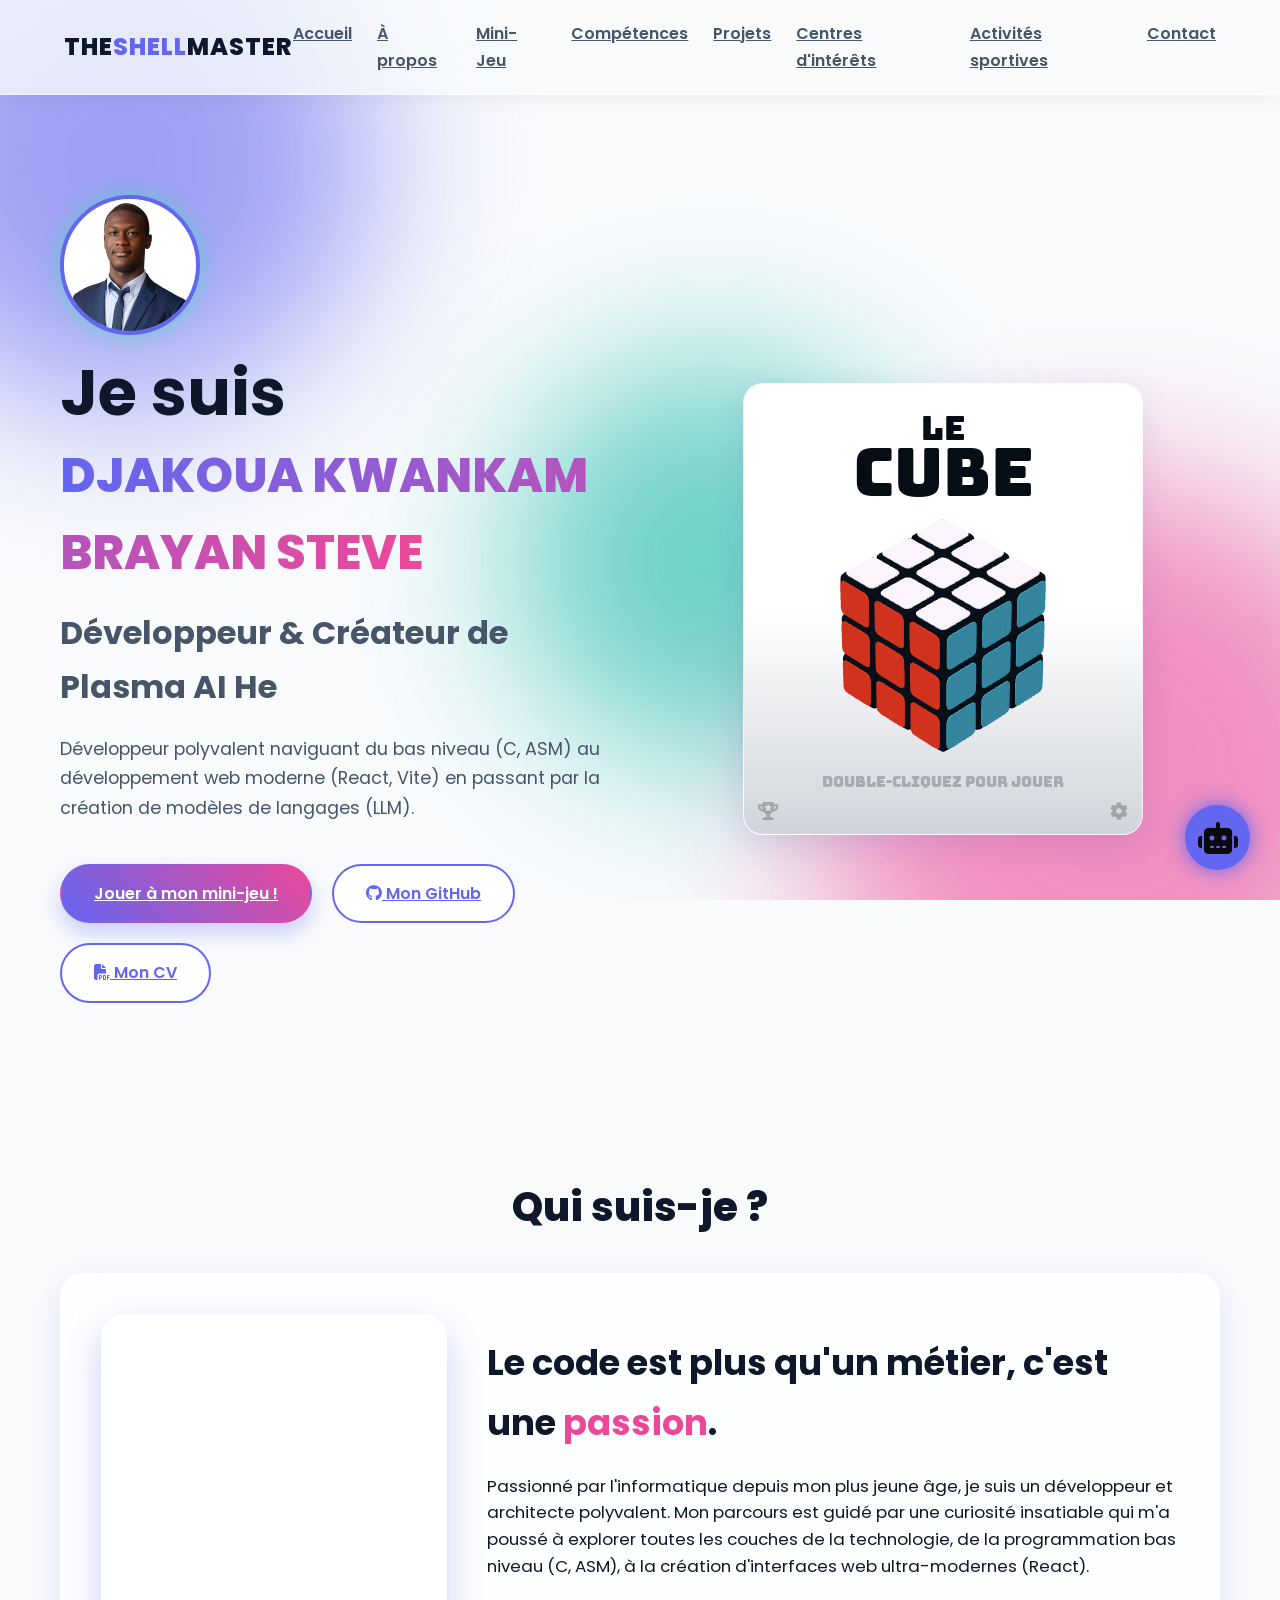
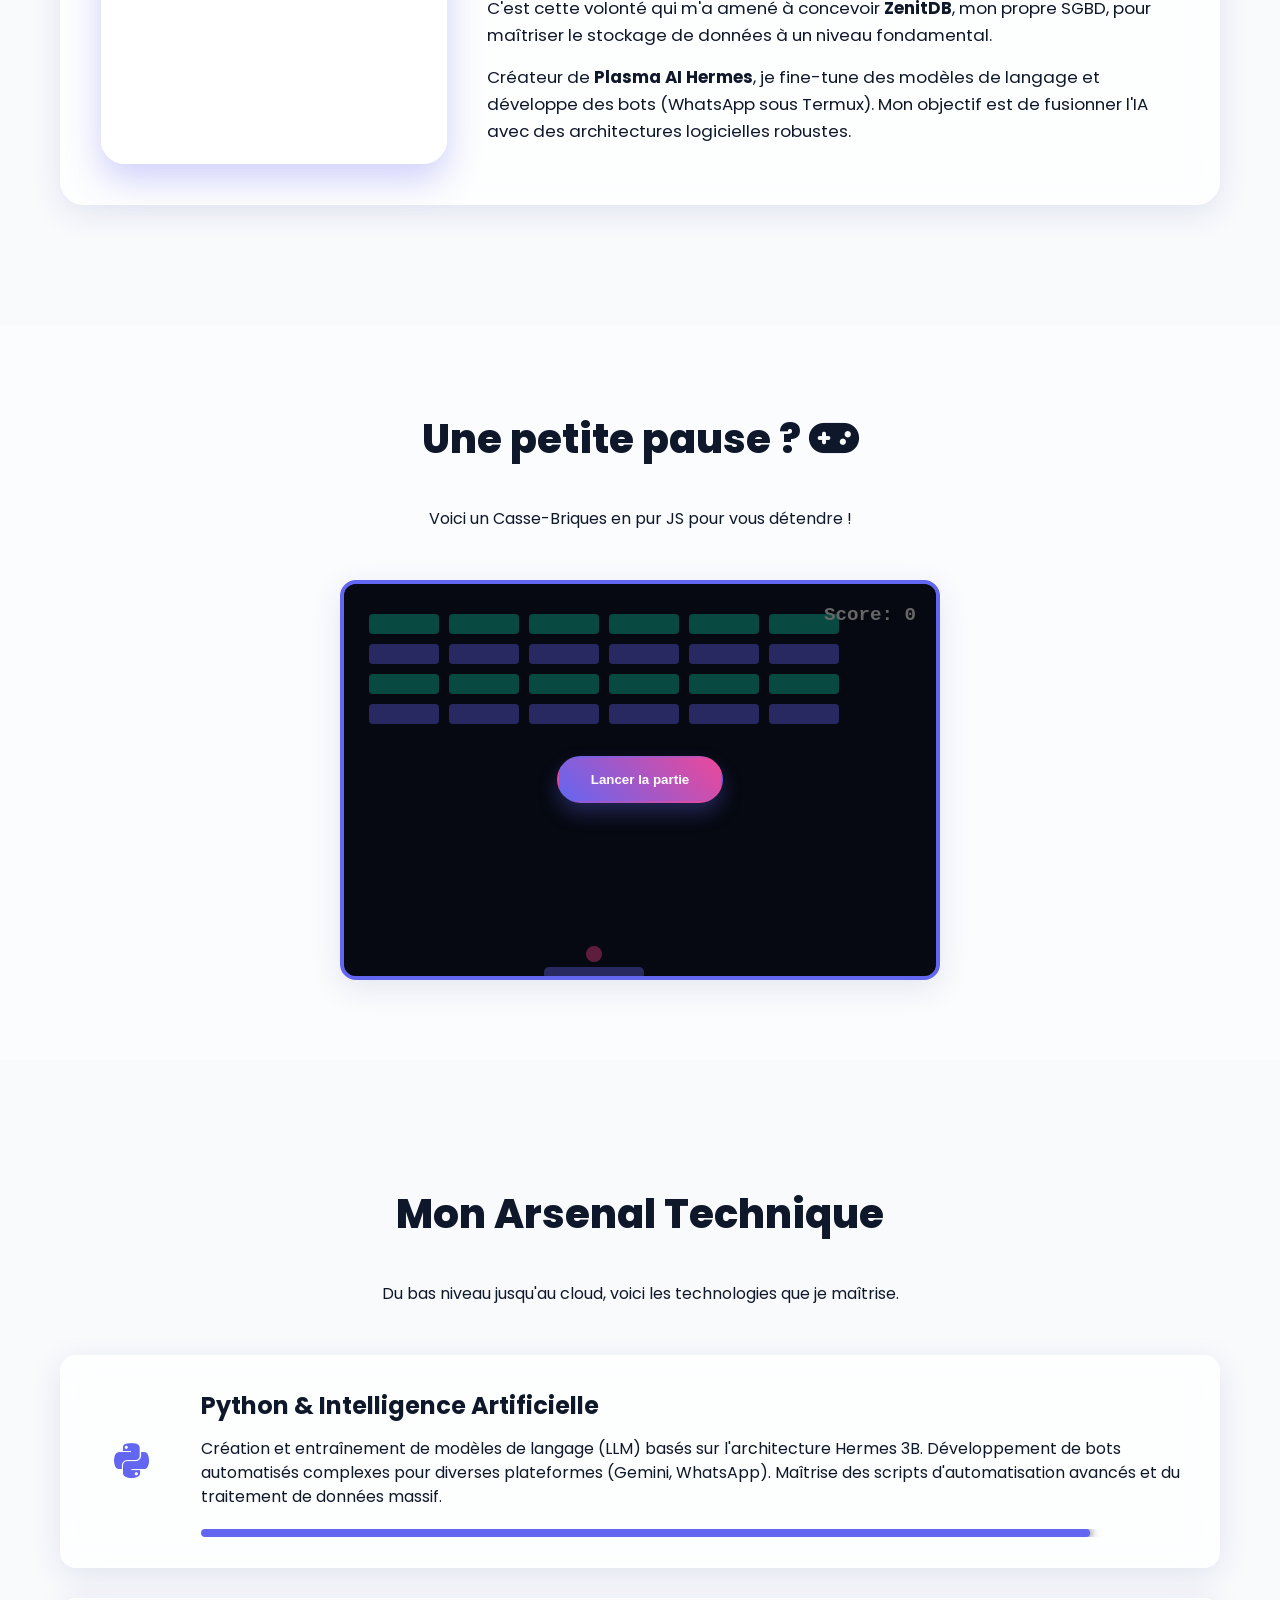
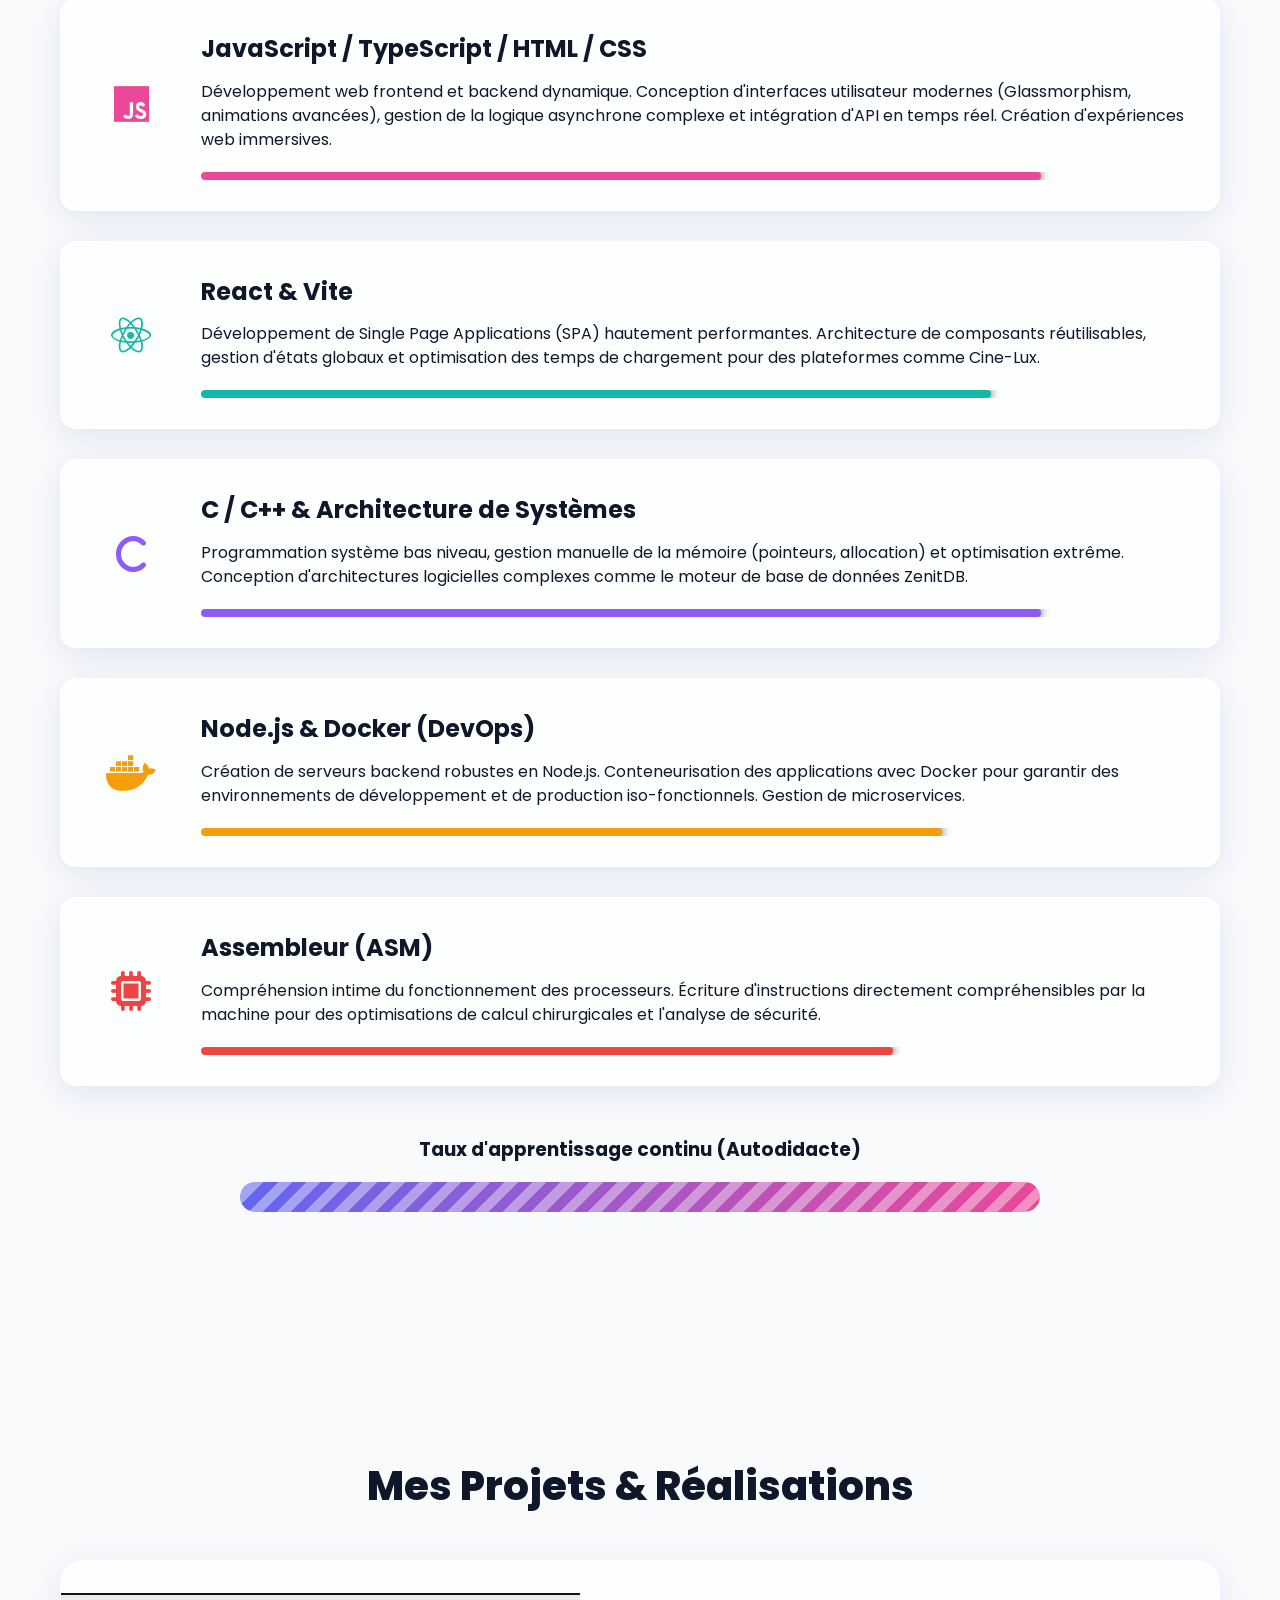
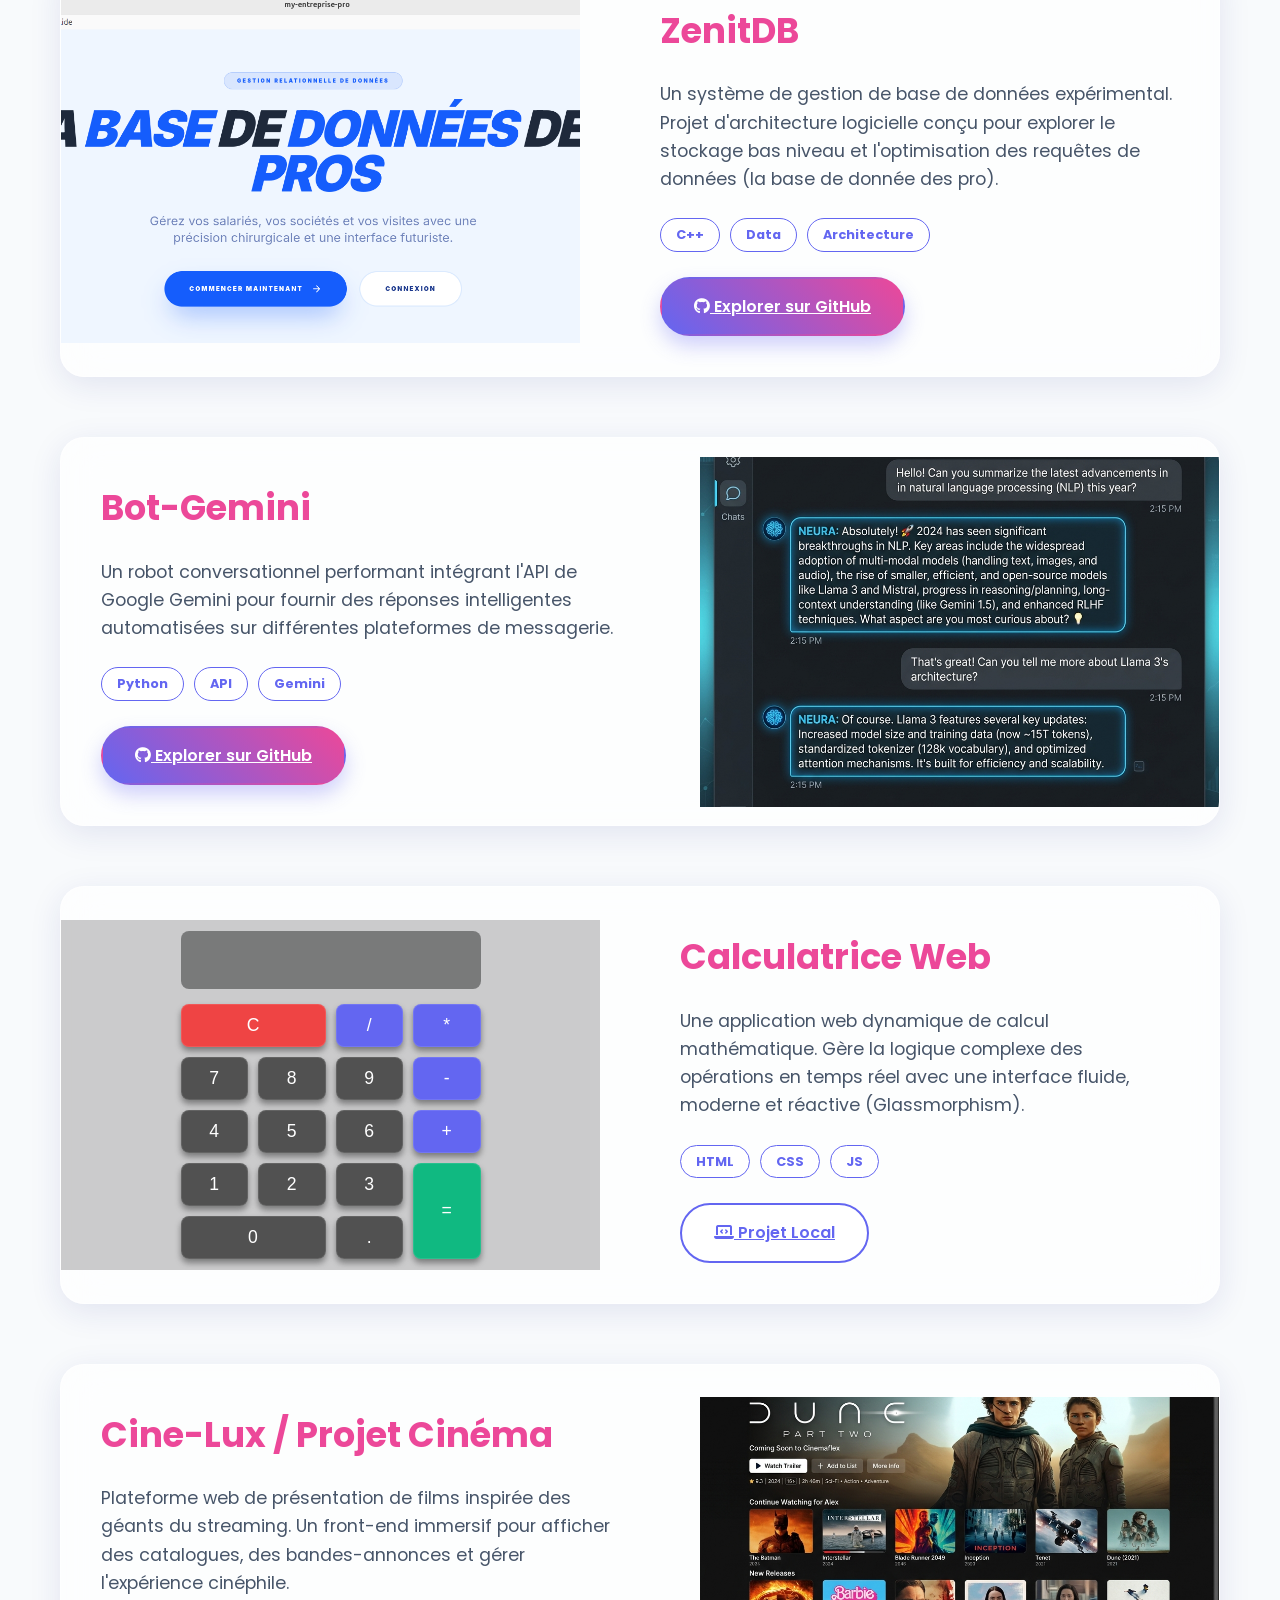
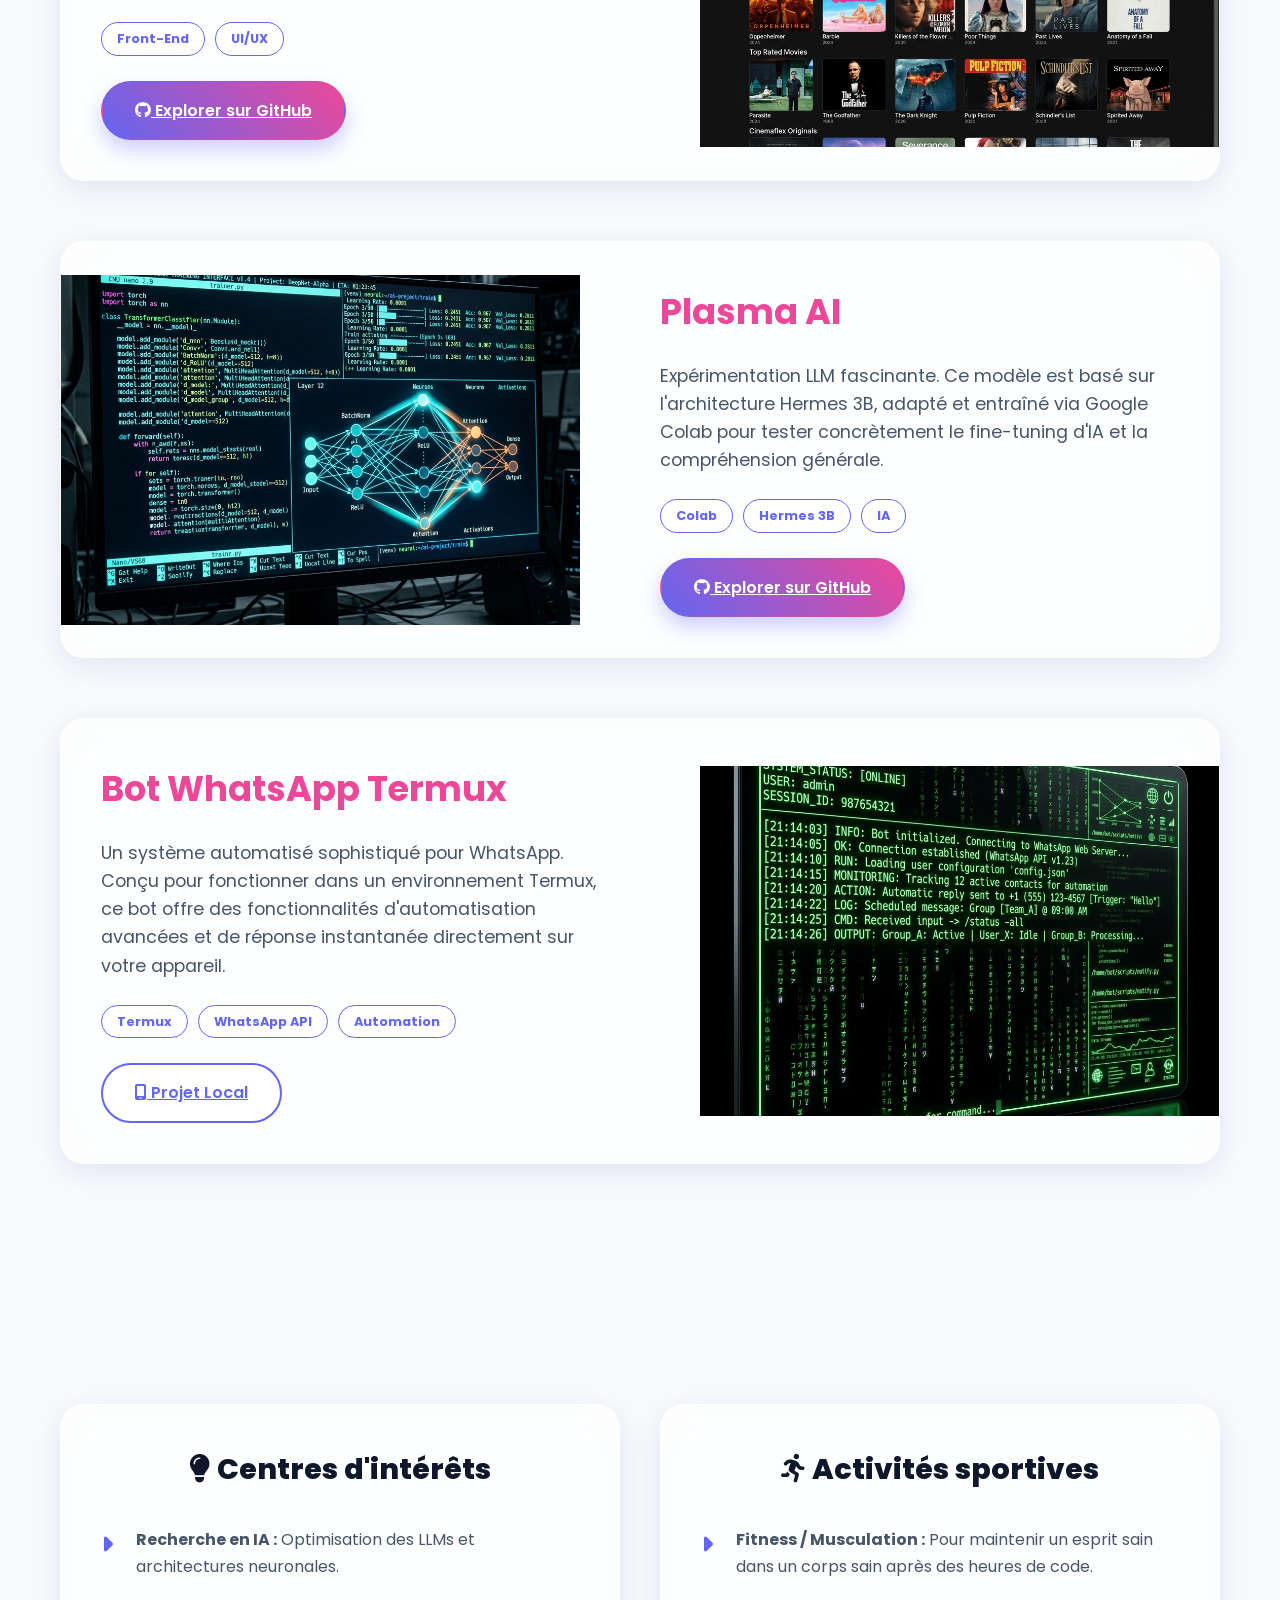
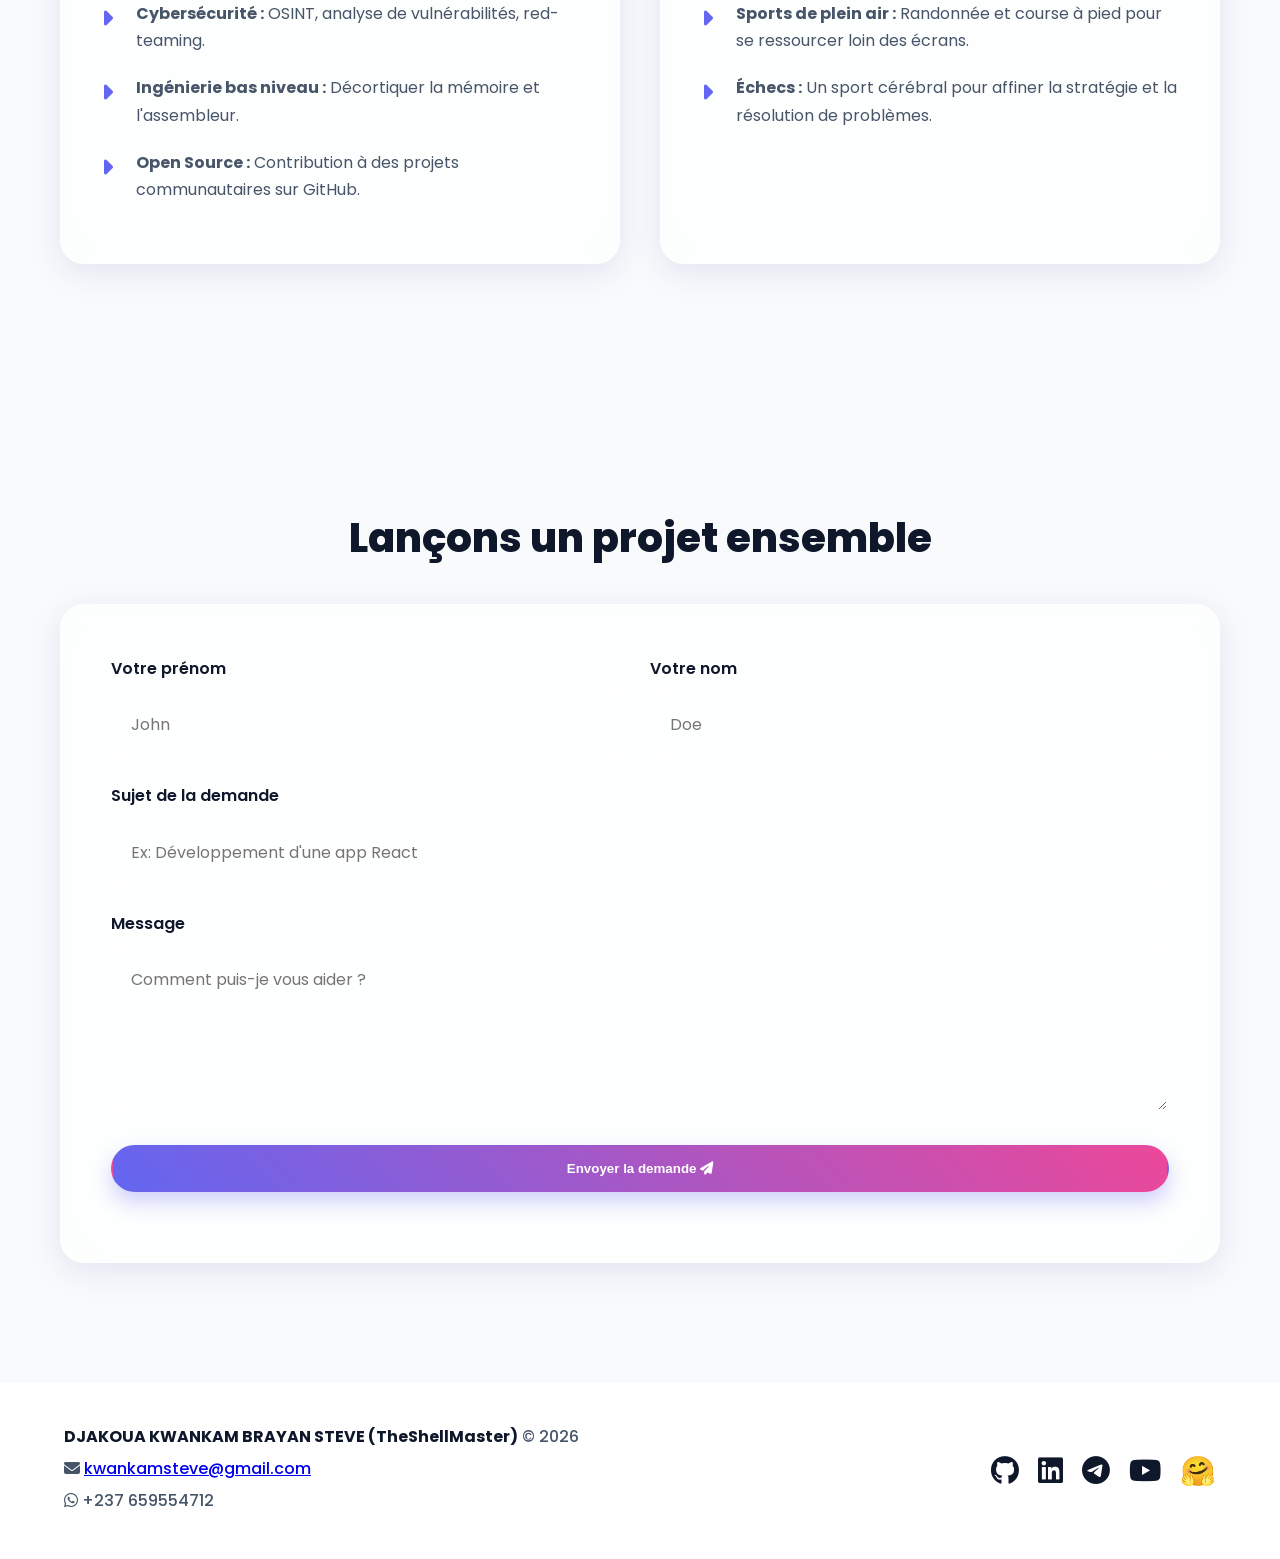
==== index.html @ 742ab812 "Initial commit: Portfolio avec design moderne, animations, Casse-briques et Rubik's cube 3D" ====
<!DOCTYPE html>
<html lang="fr">
<head>
    <meta charset="UTF-8">
    <meta name="viewport" content="width=device-width, initial-scale=1.0">
    <title>Brayan (TheShellMaster) - Portfolio</title>
    <link rel="stylesheet" href="assets/css/style.css">
    <link href="https://fonts.googleapis.com/css2?family=Poppins:wght@300;400;600;800&display=swap" rel="stylesheet">
    <link rel="stylesheet" href="https://cdnjs.cloudflare.com/ajax/libs/font-awesome/6.4.0/css/all.min.css">
</head>
<body>
    <!-- Fond animé avec des bulles de couleurs -->
    <div class="animated-bg">
        <div class="blob blob-1"></div>
        <div class="blob blob-2"></div>
        <div class="blob blob-3"></div>
    </div>

    <!-- ANIMATION D'OUVERTURE (PRELOADER) -->
    <div id="preloader" style="position: fixed; top: 0; left: 0; width: 100%; height: 100%; background: #0a0a0a; z-index: 9999; display: flex; flex-direction: column; justify-content: center; align-items: center; transition: opacity 0.8s ease, visibility 0.8s ease;">
        <div class="loader-cube" style="width: 60px; height: 60px; background: var(--primary); animation: spinCube 1.5s infinite cubic-bezier(0.4, 0, 0.2, 1); margin-bottom: 20px;"></div>
        <h2 style="color: white; letter-spacing: 3px; font-weight: 300; font-family: 'Inter', sans-serif;">CHARGEMENT<span class="dots" style="animation: pulse 1.5s infinite;">...</span></h2>
    </div>
    <style>
        @keyframes spinCube { 0% { transform: perspective(200px) rotateX(0deg) rotateY(0deg); } 50% { transform: perspective(200px) rotateX(-180deg) rotateY(0deg); } 100% { transform: perspective(200px) rotateX(-180deg) rotateY(-180deg); } }
        @keyframes pulse { 0%, 100% { opacity: 1; } 50% { opacity: 0.5; } }
    </style>
    <script>
        window.addEventListener('load', () => {
            setTimeout(() => {
                const preloader = document.getElementById('preloader');
                preloader.style.opacity = '0';
                preloader.style.visibility = 'hidden';
            }, 1500); // Animation visible pendant au moins 1.5s
        });
    </script>

    <!-- HEADER / NAVIGATION -->
    <header class="navbar">
        <div class="logo">THE<span>SHELL</span>MASTER</div>
        <nav>
            <ul class="nav-links">
                <li><a href="#accueil">Accueil</a></li>
                <li><a href="#apropos">À propos</a></li>
                <li><a href="#game-section">Mini-Jeu</a></li>
                <li><a href="#competences">Compétences</a></li>
                <li><a href="#projets">Projets</a></li>
                <li><a href="#interets">Centres d'intérêts</a></li>
                <li><a href="#sport">Activités sportives</a></li>
                <li><a href="#contact">Contact</a></li>
            </ul>
        </nav>
    </header>

    <!-- SECTION: ACCUEIL -->
    <section id="accueil" class="hero">
        <div class="container hero-container">
            <div class="hero-text">
                <div class="hero-title-wrapper" style="display: flex; align-items: center; gap: 20px; margin-bottom: 20px; flex-wrap: wrap;">
                    <img src="assets/images/photo-profil.jpg" alt="DJAKOUA KWANKAM BRAYAN STEVE" style="width: 140px; height: 140px; border-radius: 50%; object-fit: cover; border: 4px solid var(--primary); box-shadow: 0 0 20px rgba(0,255,136,0.4);">
                    <h1 class="fade-up delay-1" style="margin: 0; text-align: left;">Je suis <br><span class="gradient-text" style="font-size: 3rem;">DJAKOUA KWANKAM BRAYAN STEVE</span></h1>
                </div>
                <h2 class="fade-up delay-2 type-writer">Développeur & Créateur de Plasma AI Hermes.</h2>
                <p class="fade-up delay-3">Développeur polyvalent naviguant du bas niveau (C, ASM) au développement web moderne (React, Vite) en passant par la création de modèles de langages (LLM).</p>
                <div class="hero-buttons fade-up delay-4">
                    <a href="#game-section" class="btn btn-primary pulse-btn">Jouer à mon mini-jeu !</a>
                    <a href="https://github.com/TheShellMaster" target="_blank" class="btn btn-outline"><i class="fa-brands fa-github"></i> Mon GitHub</a>
                    <a href="assets/cv.pdf" target="_blank" class="btn btn-outline"><i class="fa-solid fa-file-pdf"></i> Mon CV</a>
                </div>
            </div>
            <div class="hero-graphic fade-up delay-3">
                <div class="rubiks-wrapper glass-card" style="padding: 0; text-align: center; width: 100%; max-width: 400px; margin: 0 auto; overflow: hidden; border-radius: 20px;">
                    <iframe src="assets/rubiks-cube/Index.html" width="100%" height="450px" frameborder="0" scrolling="no" style="display: block;"></iframe>
                </div>
            </div>
        </div>
    </section>

    <!-- SECTION: À PROPOS -->
    <section id="apropos" class="about">
        <div class="container">
            <h2 class="section-title">Qui suis-je ?</h2>
            <div class="about-grid glass-card">
                <div class="about-image-wrapper">
                    <div class="premium-slideshow glass-card float-anim">
                        <img src="assets/images/photo1.jpg" alt="Brayan 1" class="slide slide-1">
                        <img src="assets/images/photo2.jpg" alt="Brayan 2" class="slide slide-2">
                        <img src="assets/images/photo3.jpg" alt="Brayan 3" class="slide slide-3">
                        <img src="assets/images/photo4.jpg" alt="Brayan 4" class="slide slide-4">
                        <img src="assets/images/photo5.jpg" alt="Brayan 5" class="slide slide-5">
                        <img src="assets/images/photo7.jpg" alt="Brayan 7" class="slide slide-6">
                        <img src="assets/images/photo8.jpg" alt="Brayan 8" class="slide slide-7">
                    </div>
                </div>
                <div class="about-text">
                    <h3 style="font-size: 2.2rem; margin-bottom: 20px;">Le code est plus qu'un métier, c'est une <span>passion</span>.</h3>
                    <p style="font-size: 1.05rem; line-height: 1.6; margin-bottom: 15px;">Passionné par l'informatique depuis mon plus jeune âge, je suis un développeur et architecte polyvalent. Mon parcours est guidé par une curiosité insatiable qui m'a poussé à explorer toutes les couches de la technologie, de la programmation bas niveau (C, ASM), à la création d'interfaces web ultra-modernes (React).</p>
                    <p style="font-size: 1.05rem; line-height: 1.6; margin-bottom: 15px;">C'est cette volonté qui m'a amené à concevoir <strong>ZenitDB</strong>, mon propre SGBD, pour maîtriser le stockage de données à un niveau fondamental.</p>
                    <p style="font-size: 1.05rem; line-height: 1.6;">Créateur de <strong>Plasma AI Hermes</strong>, je fine-tune des modèles de langage et développe des bots (WhatsApp sous Termux). Mon objectif est de fusionner l'IA avec des architectures logicielles robustes.</p>
                </div>
            </div>
        </div>
    </section>

    <!-- SECTION: MINI JEU -->
    <section id="game-section" class="game-section">
        <div class="container text-center">
            <h2 class="section-title">Une petite pause ? <i class="fa-solid fa-gamepad"></i></h2>
            <p class="mb-5">Voici un Casse-Briques en pur JS pour vous détendre !</p>
            <div class="game-container glass-card" style="width: 100%; max-width: 600px; margin: 0 auto;">
                <canvas id="gameCanvas" width="500" height="400" style="width: 100%; max-width: 500px;"></canvas>
                <div id="gameOverlay" class="game-overlay">
                    <button id="startGameBtn" class="btn btn-primary">Lancer la partie</button>
                </div>
                <div class="score-board">Score: <span id="gameScore">0</span></div>
            </div>
            
            <style>
                @media (max-width: 768px) {
                    .about-grid { grid-template-columns: 1fr; }
                    .hero-container { flex-direction: column; text-align: center; }
                    .hero-graphic { margin-top: 40px; }
                    .two-columns { flex-direction: column; }
                    .skill-row { flex-direction: column; text-align: center; }
                }
            </style>
        </div>
    </section>

    <!-- SECTION: COMPÉTENCES -->
    <section id="competences" class="skills">
        <div class="container">
            <h2 class="section-title">Mon Arsenal Technique</h2>
            <p class="text-center mb-5">Du bas niveau jusqu'au cloud, voici les technologies que je maîtrise.</p>
            
            <div class="skills-vertical-list mt-5">
                <!-- Python -->
                <div class="skill-row glass-card fade-up delay-1">
                    <div class="sr-icon"><i class="fa-brands fa-python" style="color: #6366f1;"></i></div>
                    <div class="sr-details">
                        <h4>Python & Intelligence Artificielle</h4>
                        <p class="text-muted mt-2">Création et entraînement de modèles de langage (LLM) basés sur l'architecture Hermes 3B. Développement de bots automatisés complexes pour diverses plateformes (Gemini, WhatsApp). Maîtrise des scripts d'automatisation avancés et du traitement de données massif.</p>
                        <div class="sr-progress-bar"><div class="sr-progress-fill" style="width: 90%; background: #6366f1;"></div></div>
                    </div>
                </div>
                <!-- JS / TS -->
                <div class="skill-row glass-card fade-up delay-2">
                    <div class="sr-icon"><i class="fa-brands fa-js" style="color: #ec4899;"></i></div>
                    <div class="sr-details">
                        <h4>JavaScript / TypeScript / HTML / CSS</h4>
                        <p class="text-muted mt-2">Développement web frontend et backend dynamique. Conception d'interfaces utilisateur modernes (Glassmorphism, animations avancées), gestion de la logique asynchrone complexe et intégration d'API en temps réel. Création d'expériences web immersives.</p>
                        <div class="sr-progress-bar"><div class="sr-progress-fill" style="width: 85%; background: #ec4899;"></div></div>
                    </div>
                </div>
                <!-- React -->
                <div class="skill-row glass-card fade-up delay-3">
                    <div class="sr-icon"><i class="fa-brands fa-react" style="color: #14b8a6;"></i></div>
                    <div class="sr-details">
                        <h4>React & Vite</h4>
                        <p class="text-muted mt-2">Développement de Single Page Applications (SPA) hautement performantes. Architecture de composants réutilisables, gestion d'états globaux et optimisation des temps de chargement pour des plateformes comme Cine-Lux.</p>
                        <div class="sr-progress-bar"><div class="sr-progress-fill" style="width: 80%; background: #14b8a6;"></div></div>
                    </div>
                </div>
                <!-- C / C++ -->
                <div class="skill-row glass-card fade-up delay-4">
                    <div class="sr-icon"><i class="fa-solid fa-c" style="color: #8b5cf6;"></i></div>
                    <div class="sr-details">
                        <h4>C / C++ & Architecture de Systèmes</h4>
                        <p class="text-muted mt-2">Programmation système bas niveau, gestion manuelle de la mémoire (pointeurs, allocation) et optimisation extrême. Conception d'architectures logicielles complexes comme le moteur de base de données ZenitDB.</p>
                        <div class="sr-progress-bar"><div class="sr-progress-fill" style="width: 85%; background: #8b5cf6;"></div></div>
                    </div>
                </div>
                <!-- Docker -->
                <div class="skill-row glass-card fade-up delay-5">
                    <div class="sr-icon"><i class="fa-brands fa-docker" style="color: #f59e0b;"></i></div>
                    <div class="sr-details">
                        <h4>Node.js & Docker (DevOps)</h4>
                        <p class="text-muted mt-2">Création de serveurs backend robustes en Node.js. Conteneurisation des applications avec Docker pour garantir des environnements de développement et de production iso-fonctionnels. Gestion de microservices.</p>
                        <div class="sr-progress-bar"><div class="sr-progress-fill" style="width: 75%; background: #f59e0b;"></div></div>
                    </div>
                </div>
                <!-- ASM -->
                <div class="skill-row glass-card fade-up delay-6">
                    <div class="sr-icon"><i class="fa-solid fa-microchip" style="color: #ef4444;"></i></div>
                    <div class="sr-details">
                        <h4>Assembleur (ASM)</h4>
                        <p class="text-muted mt-2">Compréhension intime du fonctionnement des processeurs. Écriture d'instructions directement compréhensibles par la machine pour des optimisations de calcul chirurgicales et l'analyse de sécurité.</p>
                        <div class="sr-progress-bar"><div class="sr-progress-fill" style="width: 70%; background: #ef4444;"></div></div>
                    </div>
                </div>
            </div>
            
            <div class="animated-bar-container mt-5">
                <h3 class="text-center mb-3 mt-5">Taux d'apprentissage continu (Autodidacte)</h3>
                <div class="super-bar-bg">
                    <div class="super-bar-fill">
                        <span class="bar-particles"></span>
                    </div>
                </div>
            </div>
        </div>
    </section>

    <!-- SECTION: PROJETS DÉTAILLÉS -->
    <section id="projets" class="projects">
        <div class="container">
            <h2 class="section-title">Mes Projets & Réalisations</h2>
            <div class="detailed-projects">
                
                <!-- PROJET 1 : ZENIT DB -->
                <div class="detailed-project-card glass-card fade-up">
                    <div class="dp-image">
                        <img src="assets/images/zenit_db.png" alt="ZenitDB Architecture">
                    </div>
                    <div class="dp-content">
                        <h3>ZenitDB</h3>
                        <p class="dp-desc">Un système de gestion de base de données expérimental. Projet d'architecture logicielle conçu pour explorer le stockage bas niveau et l'optimisation des requêtes de données (la base de donnée des pro).</p>
                        <div class="tags"><span class="tag">C++</span><span class="tag">Data</span><span class="tag">Architecture</span></div>
                        <a href="https://github.com/TheShellMaster/zenitDB" target="_blank" class="btn btn-primary"><i class="fa-brands fa-github"></i> Explorer sur GitHub</a>
                    </div>
                </div>

                <!-- PROJET 2 : BOT GEMINI -->
                <div class="detailed-project-card glass-card fade-up reverse">
                    <div class="dp-image">
                        <img src="assets/images/bot_gemini.png" alt="Bot IA Gemini">
                    </div>
                    <div class="dp-content">
                        <h3>Bot-Gemini</h3>
                        <p class="dp-desc">Un robot conversationnel performant intégrant l'API de Google Gemini pour fournir des réponses intelligentes automatisées sur différentes plateformes de messagerie.</p>
                        <div class="tags"><span class="tag">Python</span><span class="tag">API</span><span class="tag">Gemini</span></div>
                        <a href="https://github.com/TheShellMaster/BOT-GEMINI" target="_blank" class="btn btn-primary"><i class="fa-brands fa-github"></i> Explorer sur GitHub</a>
                    </div>
                </div>

                <!-- PROJET 3 : CALCULATRICE -->
                <div class="detailed-project-card glass-card fade-up">
                    <div class="dp-image" style="display: flex; align-items: center; justify-content: center; background: rgba(0,0,0,0.2); padding: 20px;">
                        <div class="calculator-container" style="width: 100%; max-width: 300px;">
                            <input type="text" id="calcDisplay" disabled style="width: 100%; padding: 15px; font-size: 1.5rem; text-align: right; margin-bottom: 15px; border-radius: 8px; border: none; background: rgba(0,0,0,0.4); color: white;">
                            <div class="calc-buttons" style="display: grid; grid-template-columns: repeat(4, 1fr); gap: 10px;">
                                <button class="calc-btn" onclick="clearCalc()" style="grid-column: span 2; background: #ef4444;">C</button>
                                <button class="calc-btn" onclick="appendCalc('/')" style="background: var(--primary);">/</button>
                                <button class="calc-btn" onclick="appendCalc('*')" style="background: var(--primary);">*</button>
                                <button class="calc-btn" onclick="appendCalc('7')">7</button>
                                <button class="calc-btn" onclick="appendCalc('8')">8</button>
                                <button class="calc-btn" onclick="appendCalc('9')">9</button>
                                <button class="calc-btn" onclick="appendCalc('-')" style="background: var(--primary);">-</button>
                                <button class="calc-btn" onclick="appendCalc('4')">4</button>
                                <button class="calc-btn" onclick="appendCalc('5')">5</button>
                                <button class="calc-btn" onclick="appendCalc('6')">6</button>
                                <button class="calc-btn" onclick="appendCalc('+')" style="background: var(--primary);">+</button>
                                <button class="calc-btn" onclick="appendCalc('1')">1</button>
                                <button class="calc-btn" onclick="appendCalc('2')">2</button>
                                <button class="calc-btn" onclick="appendCalc('3')">3</button>
                                <button class="calc-btn" onclick="calculateResult()" style="grid-row: span 2; background: #10b981;">=</button>
                                <button class="calc-btn" onclick="appendCalc('0')" style="grid-column: span 2;">0</button>
                                <button class="calc-btn" onclick="appendCalc('.')">.</button>
                            </div>
                        </div>
                        <script>
                            let calcDisplay = document.getElementById('calcDisplay');
                            function appendCalc(val) { calcDisplay.value += val; }
                            function clearCalc() { calcDisplay.value = ''; }
                            function calculateResult() { try { calcDisplay.value = eval(calcDisplay.value); } catch(e) { calcDisplay.value = 'Erreur'; } }
                        </script>
                        <style>
                            .calc-btn { padding: 10px; font-size: 1.1rem; border: none; border-radius: 8px; background: rgba(0,0,0,0.6); color: white; cursor: pointer; transition: 0.2s; box-shadow: 0 4px 6px rgba(0,0,0,0.4); border: 1px solid rgba(255,255,255,0.1); }
                            .calc-btn:hover { background: rgba(0,0,0,0.9); transform: scale(1.05); border-color: var(--primary); }
                        </style>
                    </div>
                    <div class="dp-content">
                        <h3>Calculatrice Web</h3>
                        <p class="dp-desc">Une application web dynamique de calcul mathématique. Gère la logique complexe des opérations en temps réel avec une interface fluide, moderne et réactive (Glassmorphism).</p>
                        <div class="tags"><span class="tag">HTML</span><span class="tag">CSS</span><span class="tag">JS</span></div>
                        <a href="#accueil" class="btn btn-outline"><i class="fa-solid fa-laptop-code"></i> Projet Local</a>
                    </div>
                </div>

                <!-- PROJET 4 : CINEMA (CINE-LUX) -->
                <div class="detailed-project-card glass-card fade-up reverse">
                    <div class="dp-image">
                        <img src="assets/images/cine_lux.png" alt="Cine-Lux Streaming Interface">
                    </div>
                    <div class="dp-content">
                        <h3>Cine-Lux / Projet Cinéma</h3>
                        <p class="dp-desc">Plateforme web de présentation de films inspirée des géants du streaming. Un front-end immersif pour afficher des catalogues, des bandes-annonces et gérer l'expérience cinéphile.</p>
                        <div class="tags"><span class="tag">Front-End</span><span class="tag">UI/UX</span></div>
                        <a href="https://github.com/TheShellMaster/cine-lux" target="_blank" class="btn btn-primary"><i class="fa-brands fa-github"></i> Explorer sur GitHub</a>
                    </div>
                </div>

                <!-- PROJET 5 : PLASMA AI -->
                <div class="detailed-project-card glass-card fade-up">
                    <div class="dp-image">
                        <img src="assets/images/plasma_ai.png" alt="Plasma AI Neural Network">
                    </div>
                    <div class="dp-content">
                        <h3>Plasma AI</h3>
                        <p class="dp-desc">Expérimentation LLM fascinante. Ce modèle est basé sur l'architecture Hermes 3B, adapté et entraîné via Google Colab pour tester concrètement le fine-tuning d'IA et la compréhension générale.</p>
                        <div class="tags"><span class="tag">Colab</span><span class="tag">Hermes 3B</span><span class="tag">IA</span></div>
                        <a href="https://github.com/TheShellMaster/PLASMA-AI" target="_blank" class="btn btn-primary"><i class="fa-brands fa-github"></i> Explorer sur GitHub</a>
                    </div>
                </div>

                <!-- PROJET 6 : BOT WHATSAPP -->
                <div class="detailed-project-card glass-card fade-up reverse">
                    <div class="dp-image">
                        <img src="assets/images/bot_whatsapp.png" alt="WhatsApp Bot Terminal">
                    </div>
                    <div class="dp-content">
                        <h3>Bot WhatsApp Termux</h3>
                        <p class="dp-desc">Un système automatisé sophistiqué pour WhatsApp. Conçu pour fonctionner dans un environnement Termux, ce bot offre des fonctionnalités d'automatisation avancées et de réponse instantanée directement sur votre appareil.</p>
                        <div class="tags"><span class="tag">Termux</span><span class="tag">WhatsApp API</span><span class="tag">Automation</span></div>
                        <a href="#" class="btn btn-outline"><i class="fa-solid fa-mobile-screen"></i> Projet Local</a>
                    </div>
                </div>
                
            </div>
        </div>
    </section>

    <!-- SECTION: CENTRES D'INTÉRÊTS & SPORT -->
    <section id="personnel" class="personal-section">
        <div class="container">
            <div class="two-columns">
                <!-- CENTRES D'INTÉRÊTS -->
                <div id="interets" class="interests glass-card">
                    <h2 class="section-title text-left" style="font-size: 1.8rem;"><i class="fa-solid fa-lightbulb"></i> Centres d'intérêts</h2>
                    <ul class="animated-list">
                        <li><strong>Recherche en IA :</strong> Optimisation des LLMs et architectures neuronales.</li>
                        <li><strong>Cybersécurité :</strong> OSINT, analyse de vulnérabilités, red-teaming.</li>
                        <li><strong>Ingénierie bas niveau :</strong> Décortiquer la mémoire et l'assembleur.</li>
                        <li><strong>Open Source :</strong> Contribution à des projets communautaires sur GitHub.</li>
                    </ul>
                </div>
                
                <!-- ACTIVITÉS SPORTIVES -->
                <div id="sport" class="sports glass-card">
                    <h2 class="section-title text-left" style="font-size: 1.8rem;"><i class="fa-solid fa-person-running"></i> Activités sportives</h2>
                    <ul class="animated-list">
                        <li><strong>Fitness / Musculation :</strong> Pour maintenir un esprit sain dans un corps sain après des heures de code.</li>
                        <li><strong>Sports de plein air :</strong> Randonnée et course à pied pour se ressourcer loin des écrans.</li>
                        <li><strong>Échecs :</strong> Un sport cérébral pour affiner la stratégie et la résolution de problèmes.</li>
                    </ul>
                </div>
            </div>
        </div>
    </section>

    <!-- SECTION: CONTACT -->
    <section id="contact" class="contact">
        <div class="container">
            <h2 class="section-title">Lançons un projet ensemble</h2>
            <form id="contact-form" action="https://formsubmit.co/kwankamsteve@gmail.com" method="POST" class="glass-card contact-form floating-form">
                <!-- Configuration de FormSubmit -->
                <input type="hidden" name="_captcha" value="false">
                <input type="hidden" name="_template" value="table">
                
                <div class="form-row">
                    <div class="form-group">
                        <label for="prenom">Votre prénom</label>
                        <input type="text" id="prenom" name="Prénom" required placeholder="John">
                    </div>
                    <div class="form-group">
                        <label for="nom">Votre nom</label>
                        <input type="text" id="nom" name="Nom" required placeholder="Doe">
                    </div>
                </div>
                <div class="form-group">
                    <label for="sujet">Sujet de la demande</label>
                    <input type="text" id="sujet" name="_subject" required placeholder="Ex: Développement d'une app React">
                </div>
                <div class="form-group">
                    <label for="message">Message</label>
                    <textarea id="message" name="Message" rows="5" required placeholder="Comment puis-je vous aider ?"></textarea>
                </div>
                <button type="submit" class="btn btn-primary w-100">Envoyer la demande <i class="fa-solid fa-paper-plane"></i></button>
                <div id="form-feedback" class="feedback"></div>
            </form>
        </div>
    </section>

    <!-- FOOTER -->
    <footer class="footer">
        <div class="footer-info">
            <p><strong>DJAKOUA KWANKAM BRAYAN STEVE (TheShellMaster)</strong> &copy; 2026</p>
            <p class="footer-email"><i class="fa-solid fa-envelope"></i> <a href="mailto:kwankamsteve@gmail.com">kwankamsteve@gmail.com</a></p>
            <p class="footer-phone"><i class="fa-brands fa-whatsapp"></i> +237 659554712</p>
        </div>
        <div class="social-links">
            <a href="https://github.com/TheShellMaster" target="_blank" class="hover-bounce" title="GitHub"><i class="fa-brands fa-github"></i></a>
            <a href="https://www.linkedin.com/in/steve-kwankam-03476b293/" target="_blank" class="hover-bounce" title="LinkedIn"><i class="fa-brands fa-linkedin"></i></a>
            <a href="https://t.me/King_premium_N5" target="_blank" class="hover-bounce" title="Telegram"><i class="fa-brands fa-telegram"></i></a>
            <a href="https://www.youtube.com/@TheShellMaster" target="_blank" class="hover-bounce" title="YouTube"><i class="fa-brands fa-youtube"></i></a>
            <a href="https://huggingface.co/TheShellMaster" target="_blank" class="hover-bounce" title="HuggingFace">🤗</a>
        </div>
    </footer>

    <!-- Assistant IA Flottant -->
    <div class="ai-assistant-btn" style="position: fixed; bottom: 30px; right: 30px; width: 65px; height: 65px; background: var(--primary); color: #0a0a0a; border-radius: 50%; display: flex; align-items: center; justify-content: center; font-size: 2rem; cursor: pointer; box-shadow: 0 0 20px var(--primary); z-index: 1000; transition: all 0.3s ease; animation: float 3s ease-in-out infinite;">
        <i class="fa-solid fa-robot"></i>
    </div>
    <style>
        .ai-assistant-btn:hover { transform: scale(1.15) rotate(10deg); box-shadow: 0 0 35px var(--primary); }
    </style>

    <script src="assets/js/script.js"></script>
    <script src="assets/js/game.js"></script>
</body>
</html>
---- assets/css/style.css ----
@import url('variables.css');
@import url('animations.css');
@import url('components.css');
@import url('layout.css');
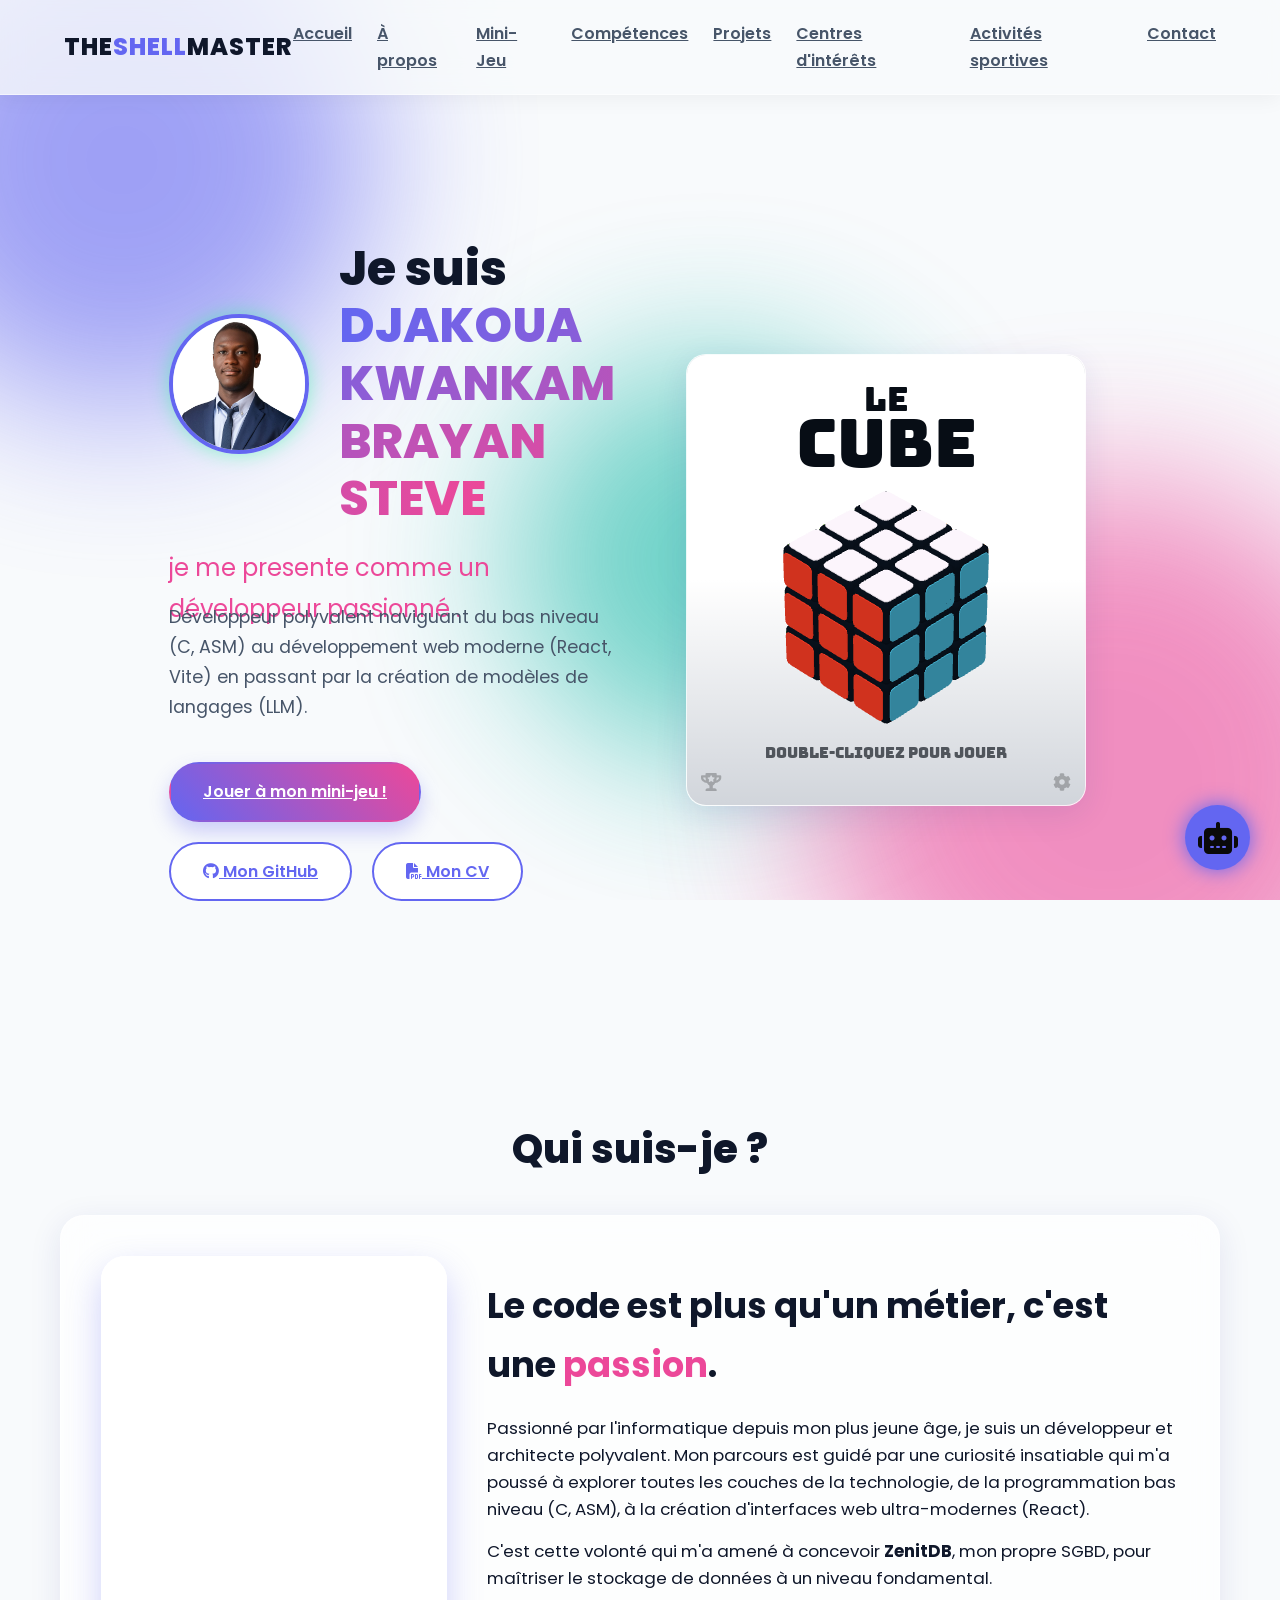
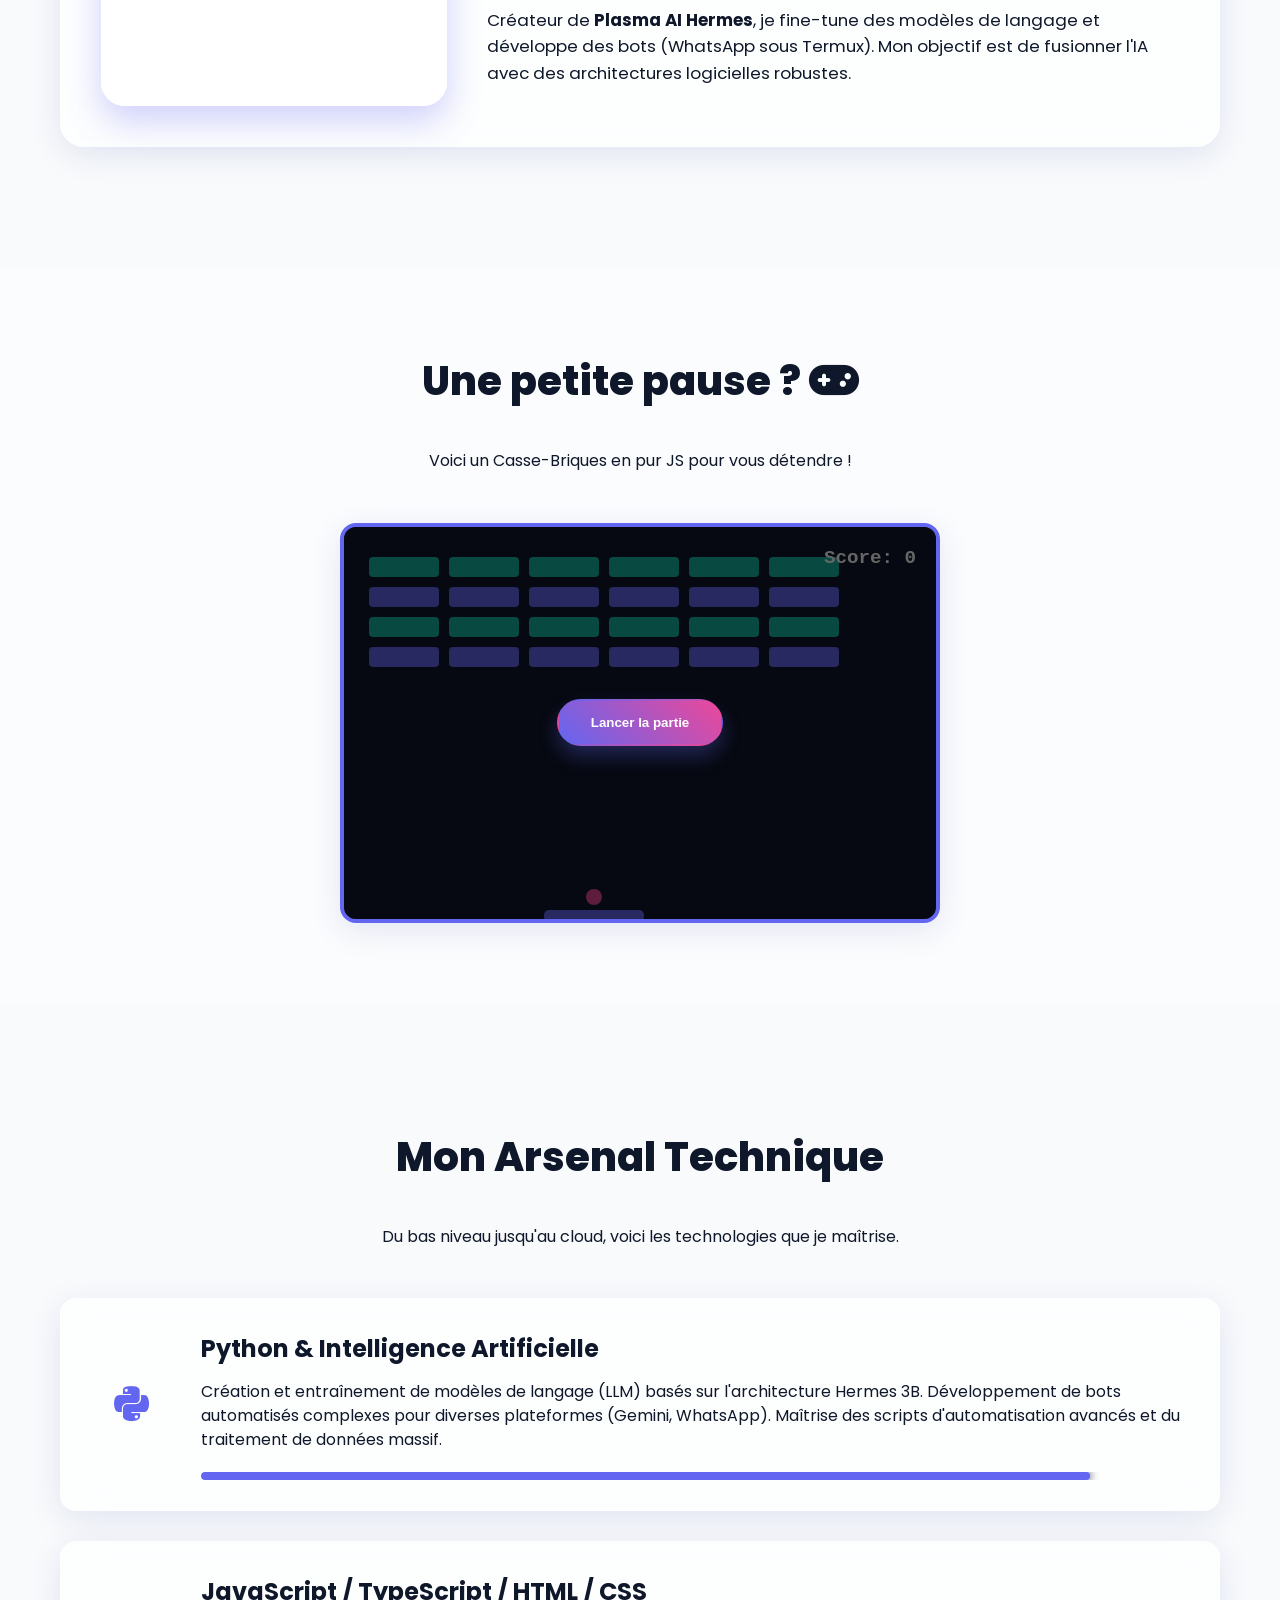
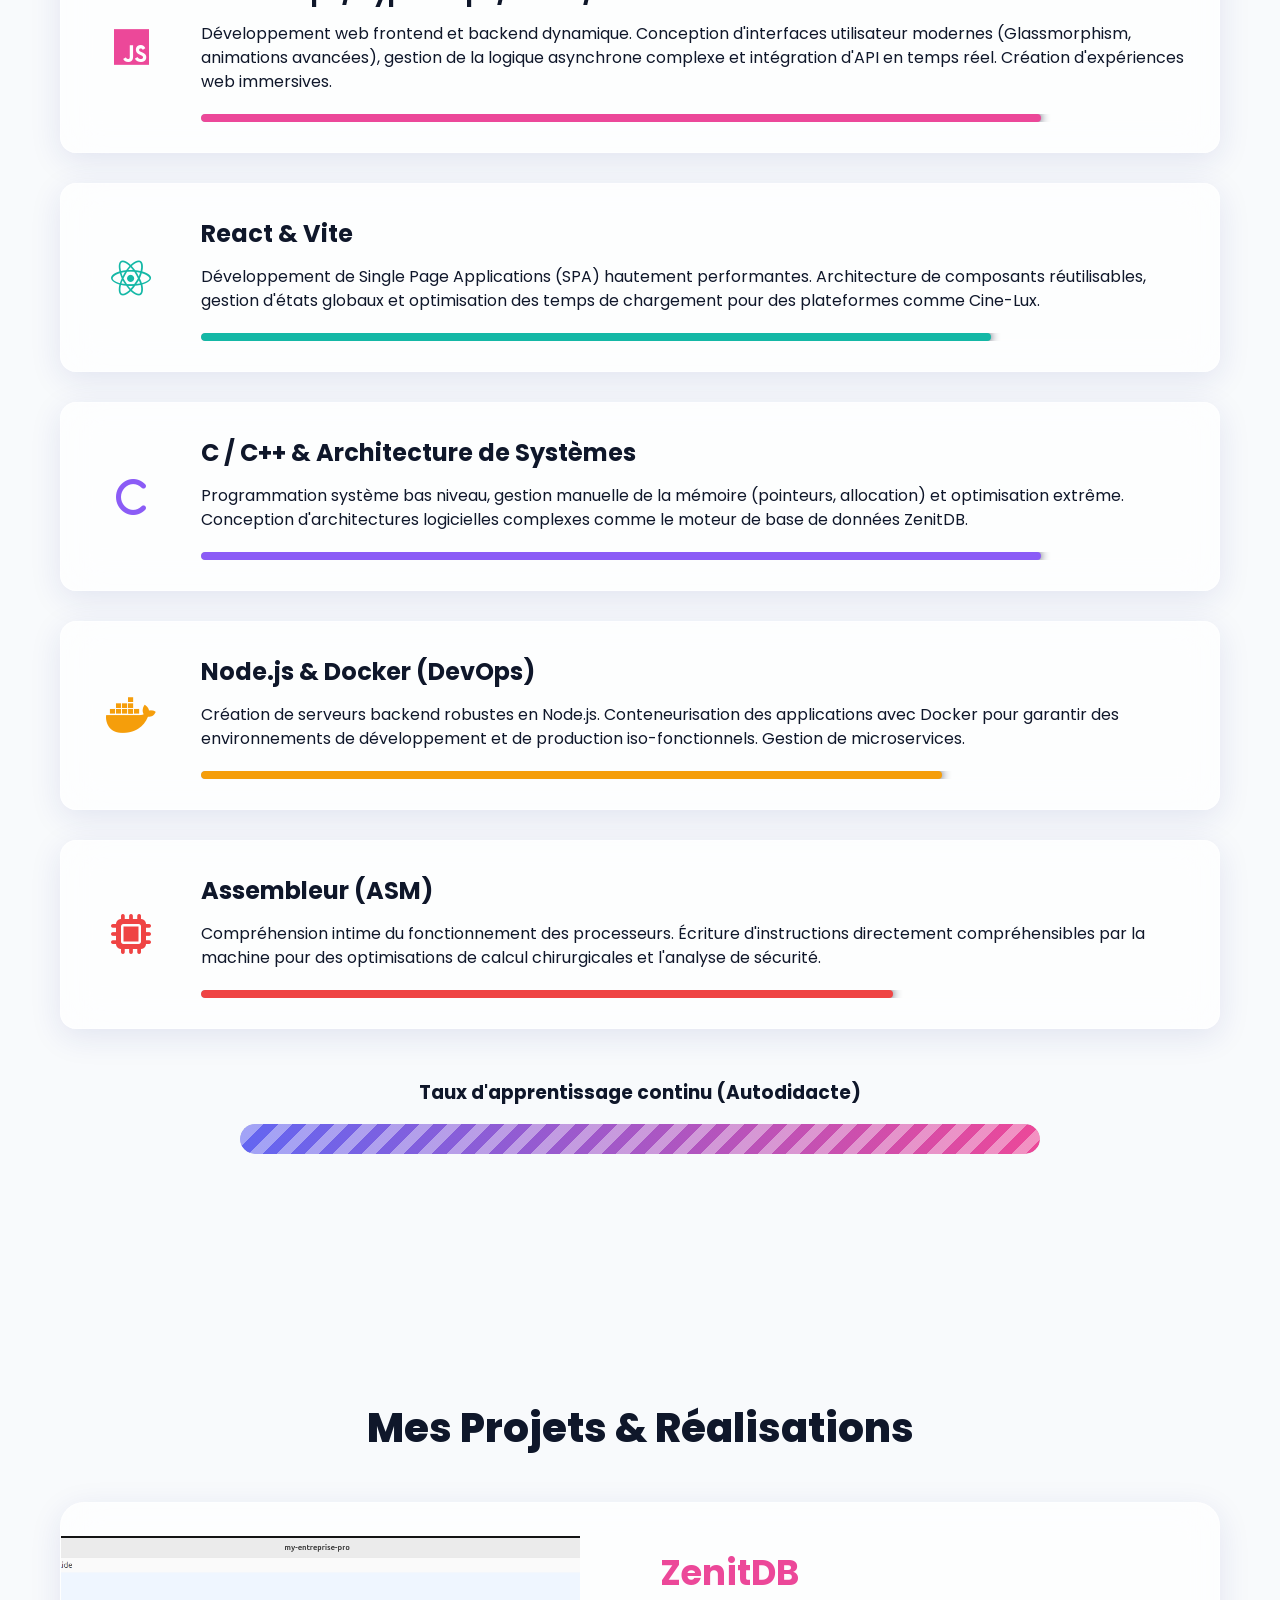
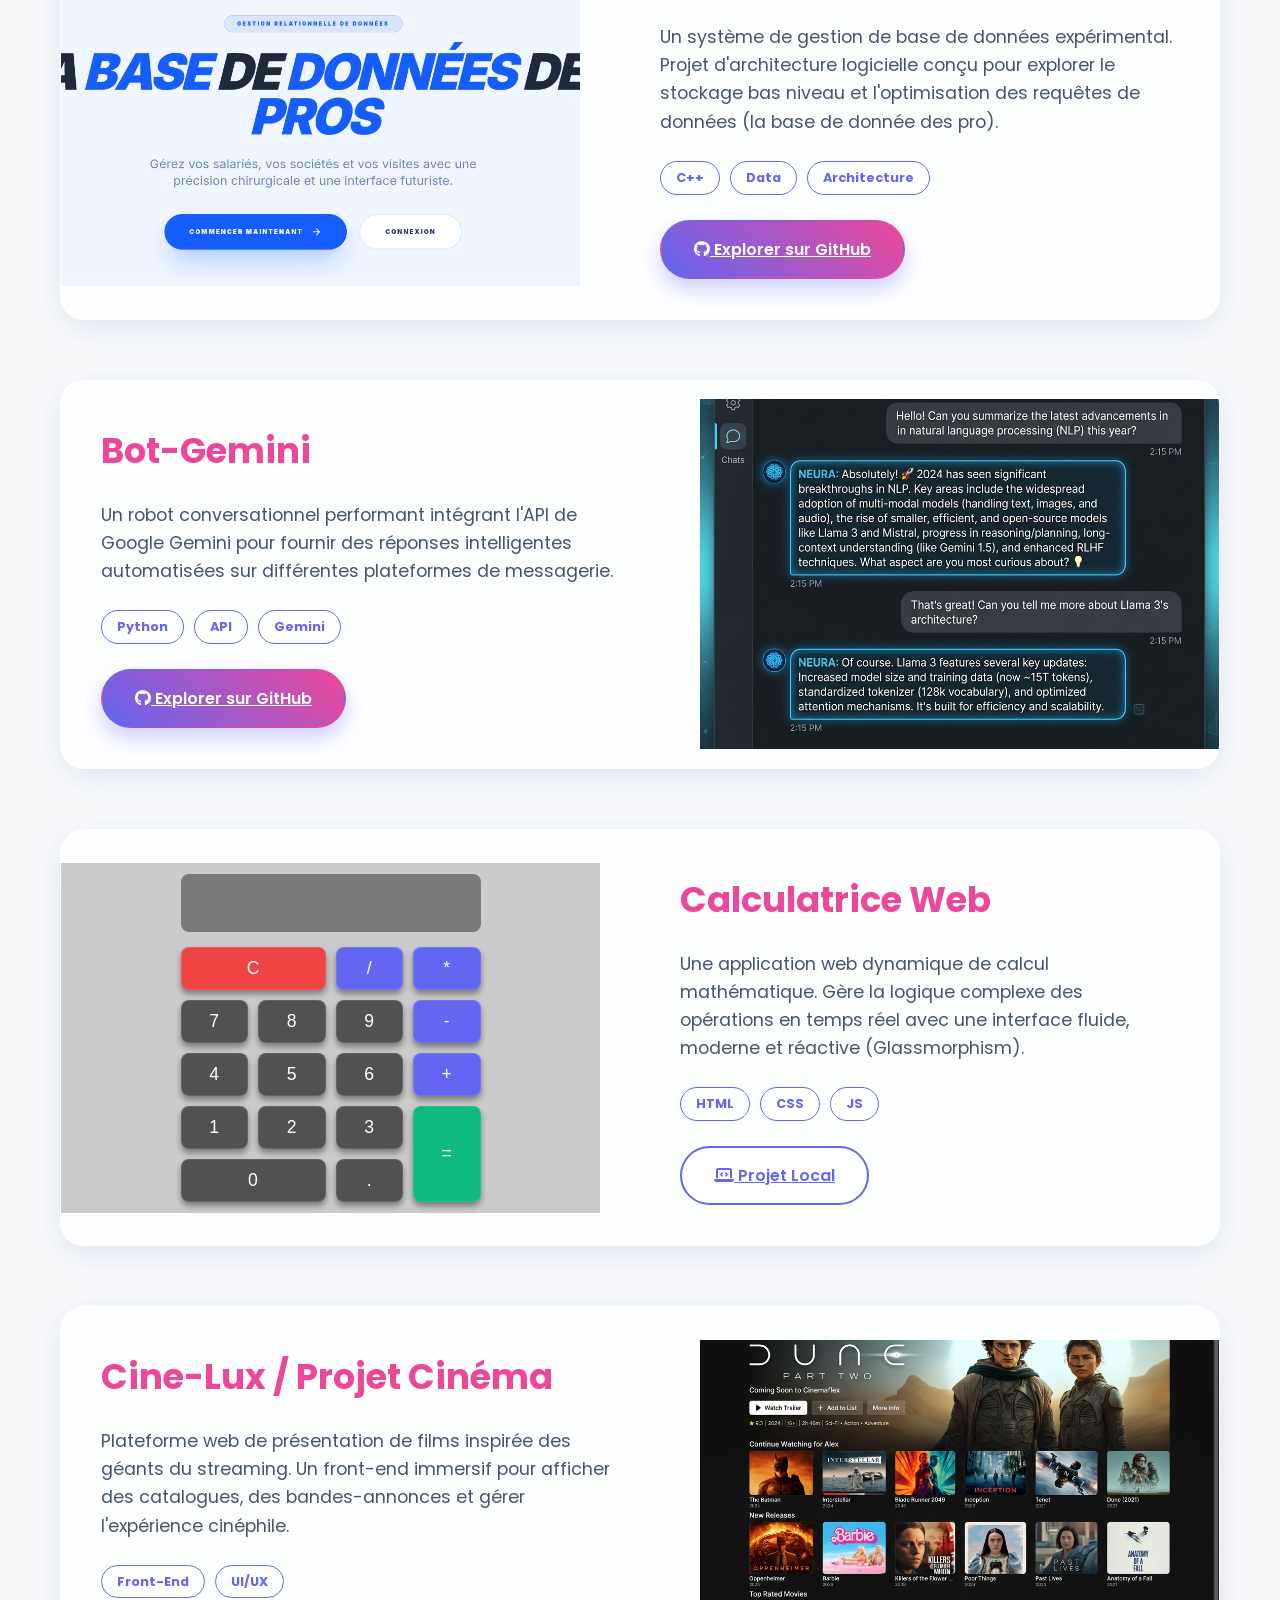
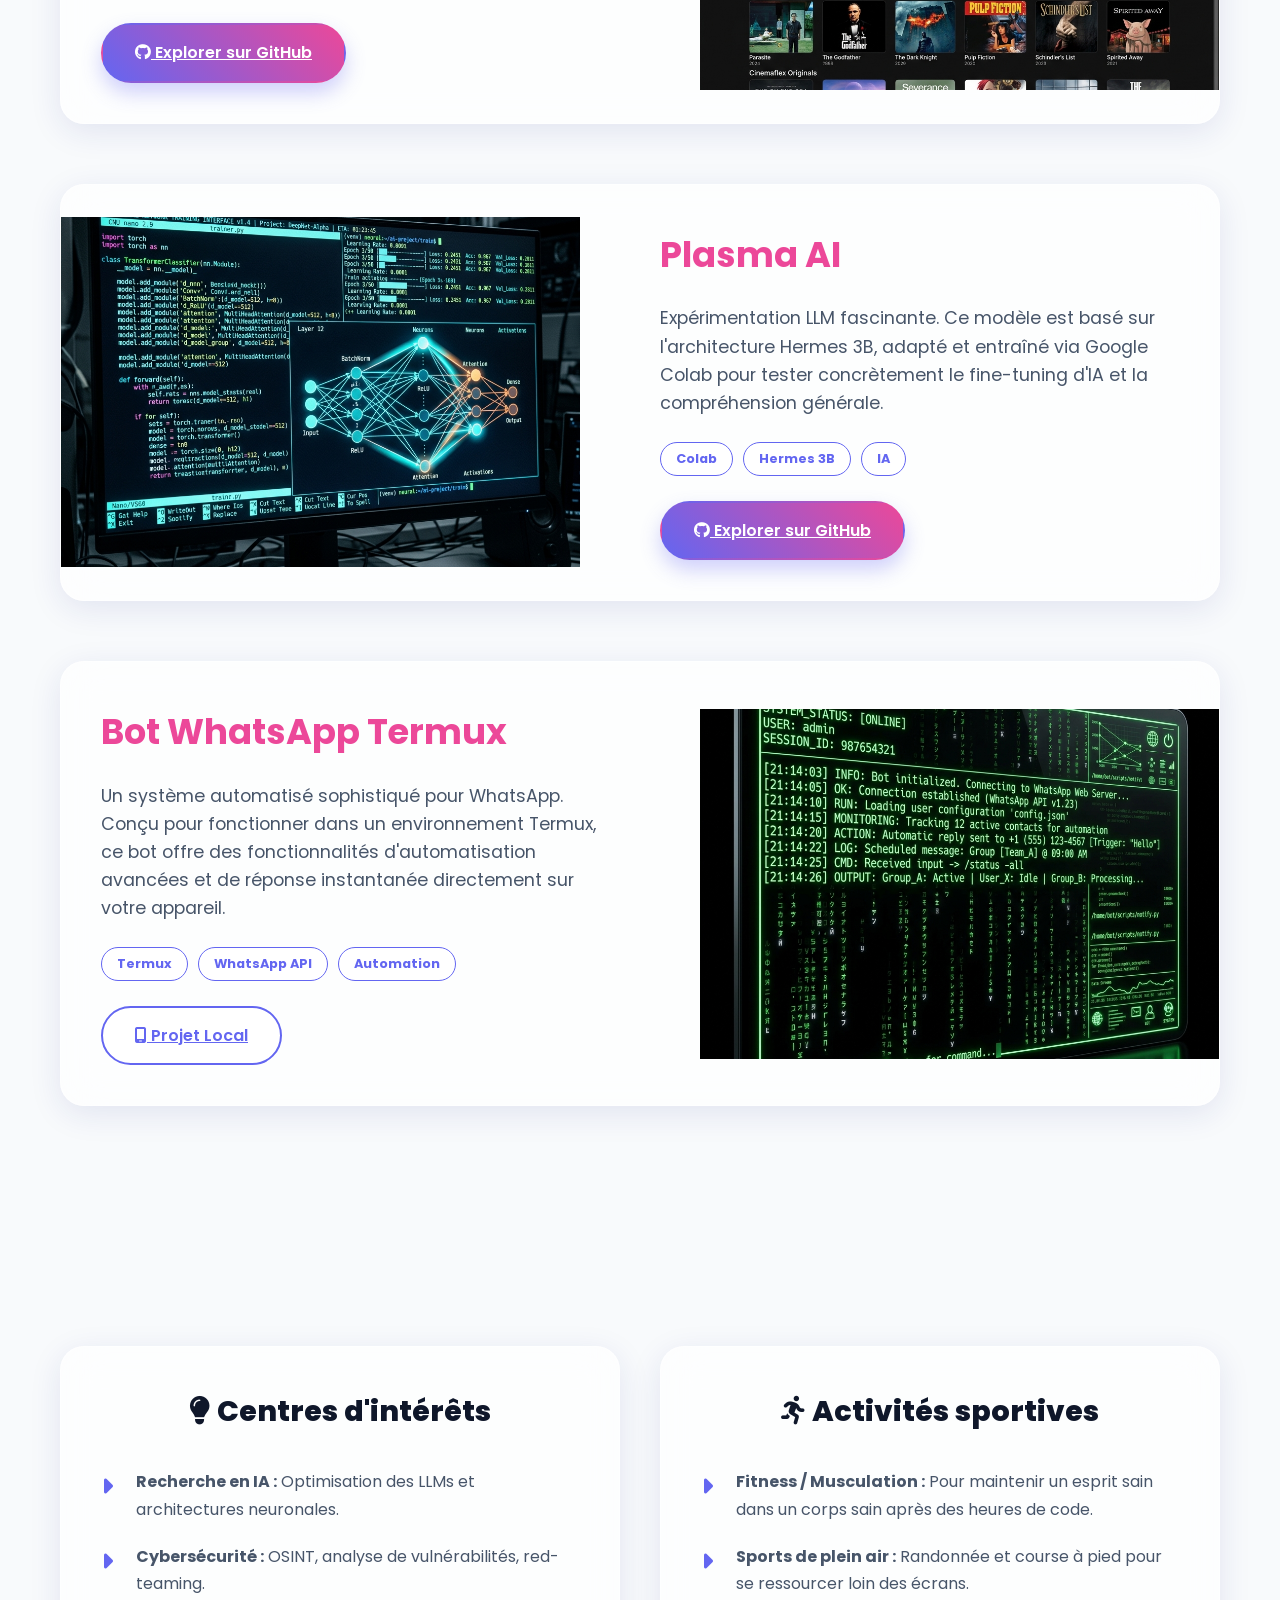
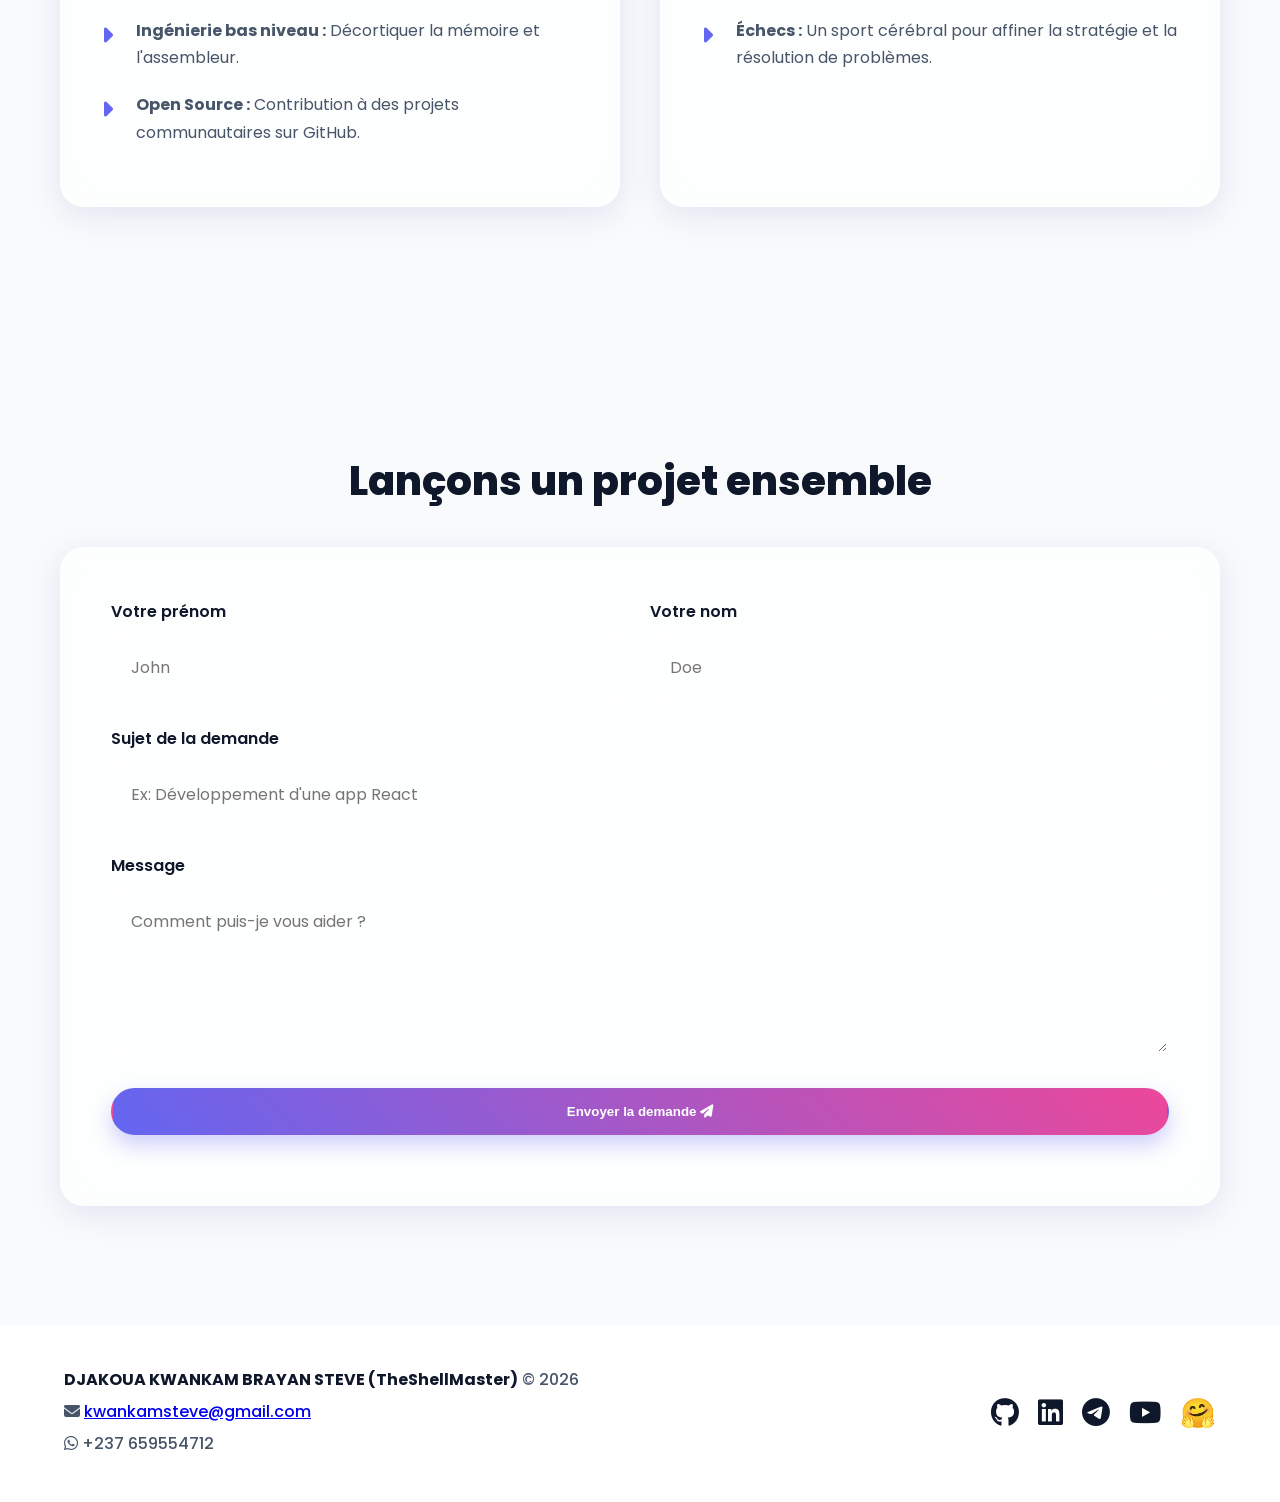
==== commit 0e5f7296: "Responsive design fixes for index.html hero section and user content changes" ====
--- a/index.html
+++ b/index.html
@@ -3,7 +3,7 @@
 <head>
     <meta charset="UTF-8">
     <meta name="viewport" content="width=device-width, initial-scale=1.0">
-    <title>Brayan (TheShellMaster) - Portfolio</title>
+    <title>Brayan-Portfolio</title>
     <link rel="stylesheet" href="assets/css/style.css">
     <link href="https://fonts.googleapis.com/css2?family=Poppins:wght@300;400;600;800&display=swap" rel="stylesheet">
     <link rel="stylesheet" href="https://cdnjs.cloudflare.com/ajax/libs/font-awesome/6.4.0/css/all.min.css">
@@ -56,11 +56,11 @@
     <section id="accueil" class="hero">
         <div class="container hero-container">
             <div class="hero-text">
-                <div class="hero-title-wrapper" style="display: flex; align-items: center; gap: 20px; margin-bottom: 20px; flex-wrap: wrap;">
-                    <img src="assets/images/photo-profil.jpg" alt="DJAKOUA KWANKAM BRAYAN STEVE" style="width: 140px; height: 140px; border-radius: 50%; object-fit: cover; border: 4px solid var(--primary); box-shadow: 0 0 20px rgba(0,255,136,0.4);">
-                    <h1 class="fade-up delay-1" style="margin: 0; text-align: left;">Je suis <br><span class="gradient-text" style="font-size: 3rem;">DJAKOUA KWANKAM BRAYAN STEVE</span></h1>
-                </div>
-                <h2 class="fade-up delay-2 type-writer">Développeur & Créateur de Plasma AI Hermes.</h2>
+                <div class="hero-profile fade-up delay-1">
+                    <img src="assets/images/photo-profil.jpg" alt="DJAKOUA KWANKAM BRAYAN STEVE">
+                    <h1 style="margin: 0;">Je suis <br><span class="gradient-text">DJAKOUA KWANKAM BRAYAN STEVE</span></h1>
+                </div>
+                <h2 class="fade-up delay-2 type-writer">je me presente comme un développeur passionné .</h2>
                 <p class="fade-up delay-3">Développeur polyvalent naviguant du bas niveau (C, ASM) au développement web moderne (React, Vite) en passant par la création de modèles de langages (LLM).</p>
                 <div class="hero-buttons fade-up delay-4">
                     <a href="#game-section" class="btn btn-primary pulse-btn">Jouer à mon mini-jeu !</a>
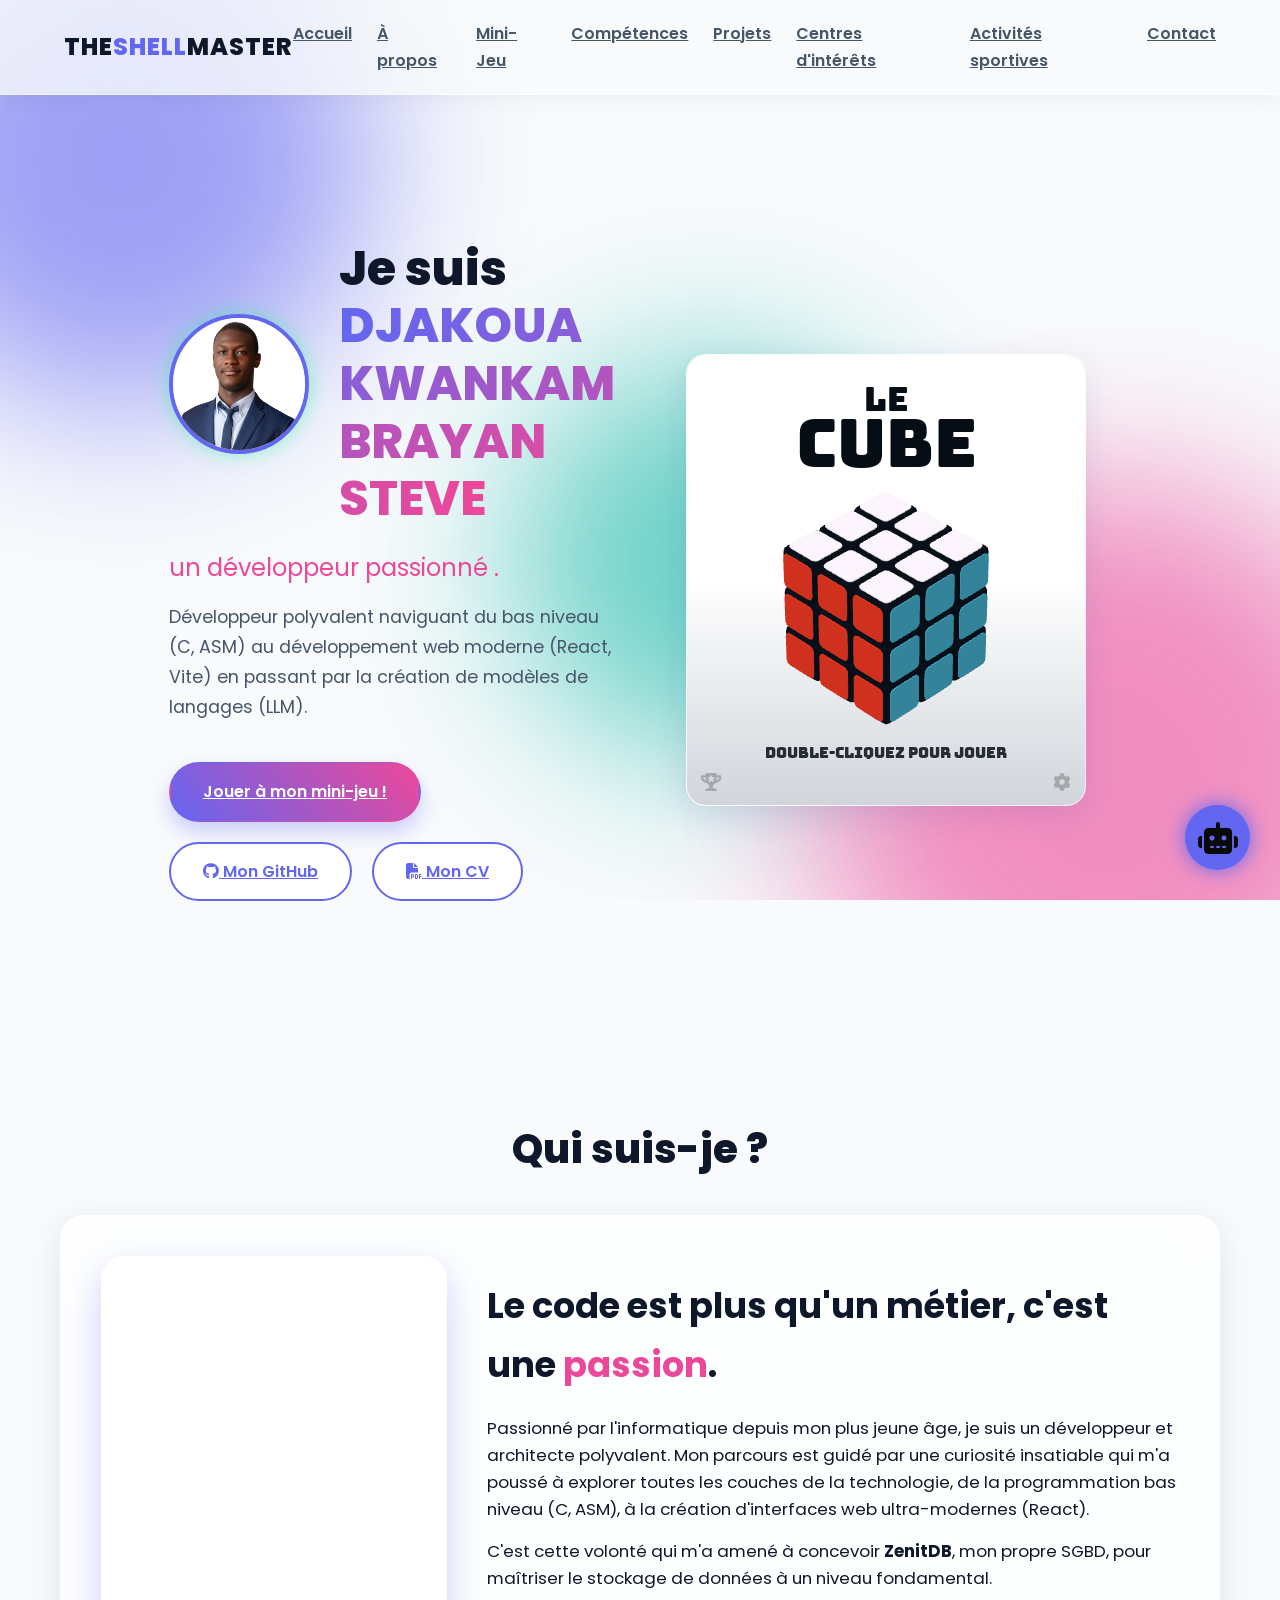
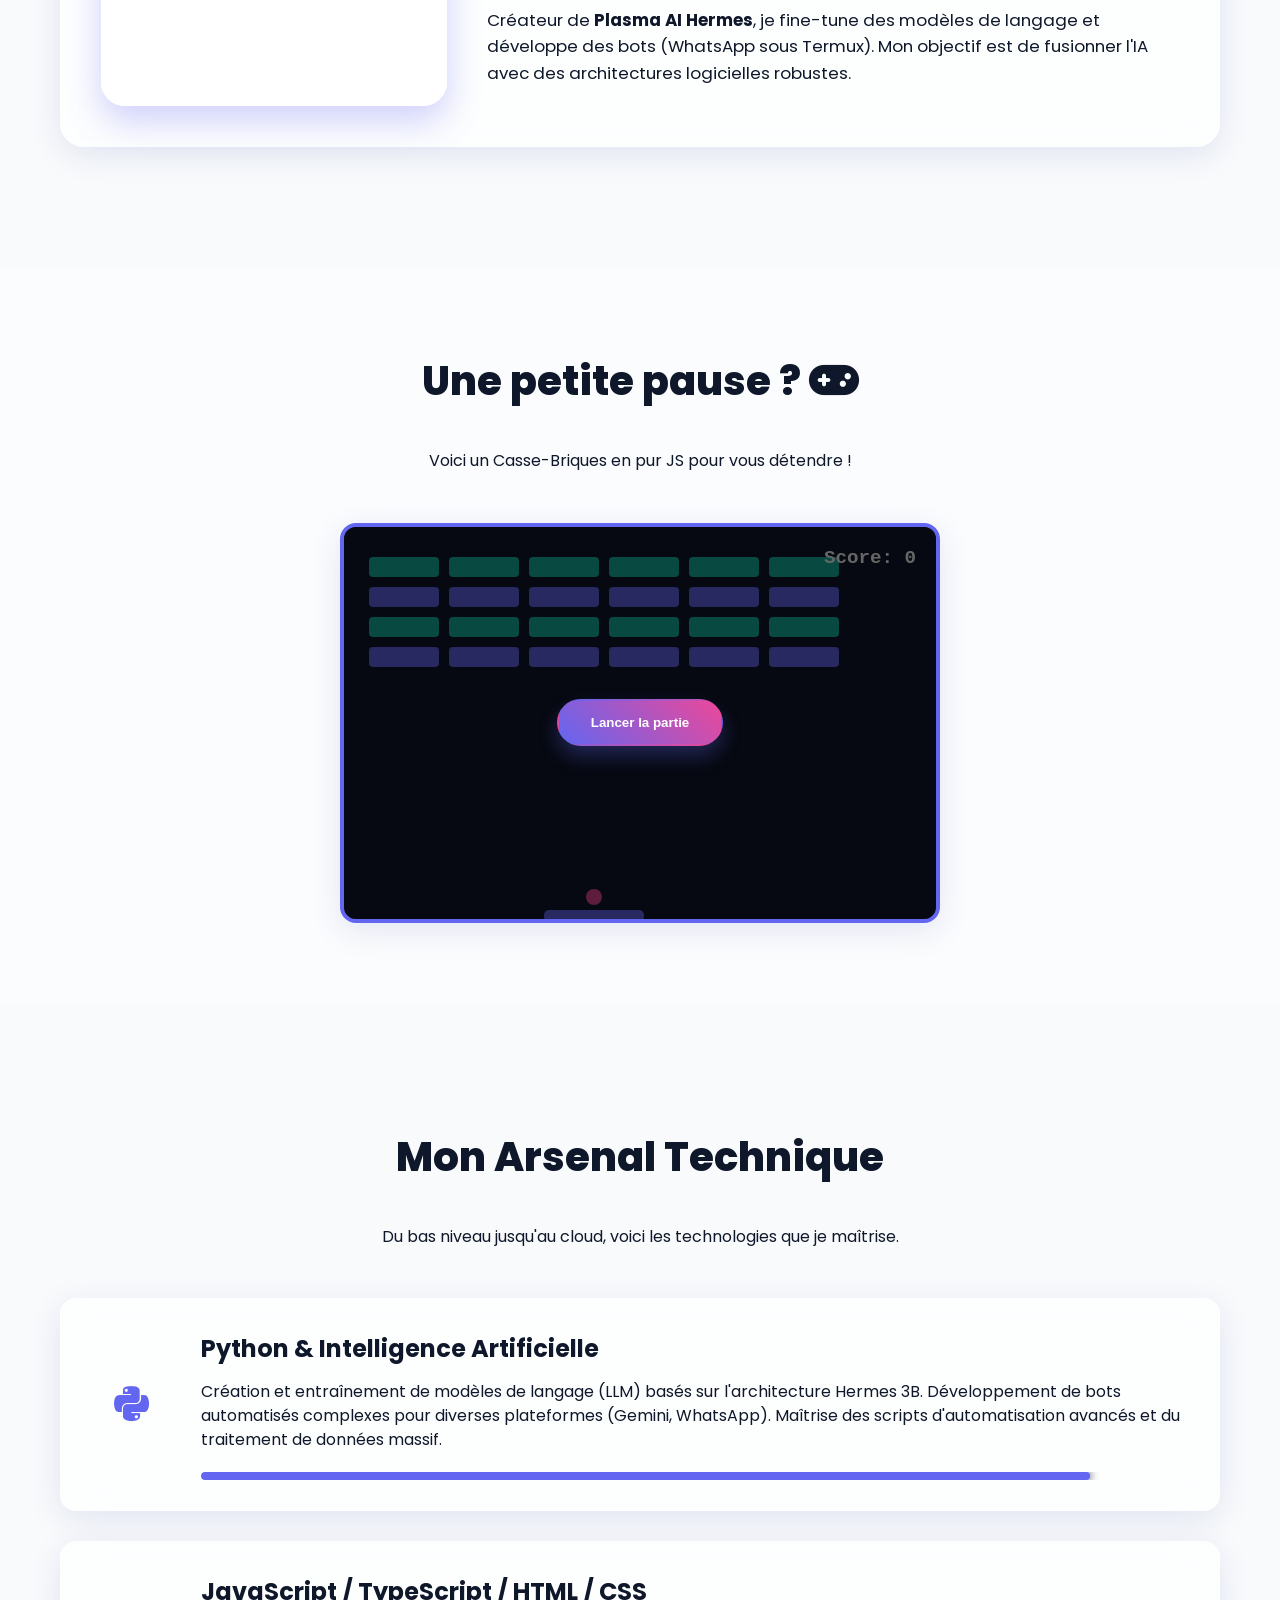
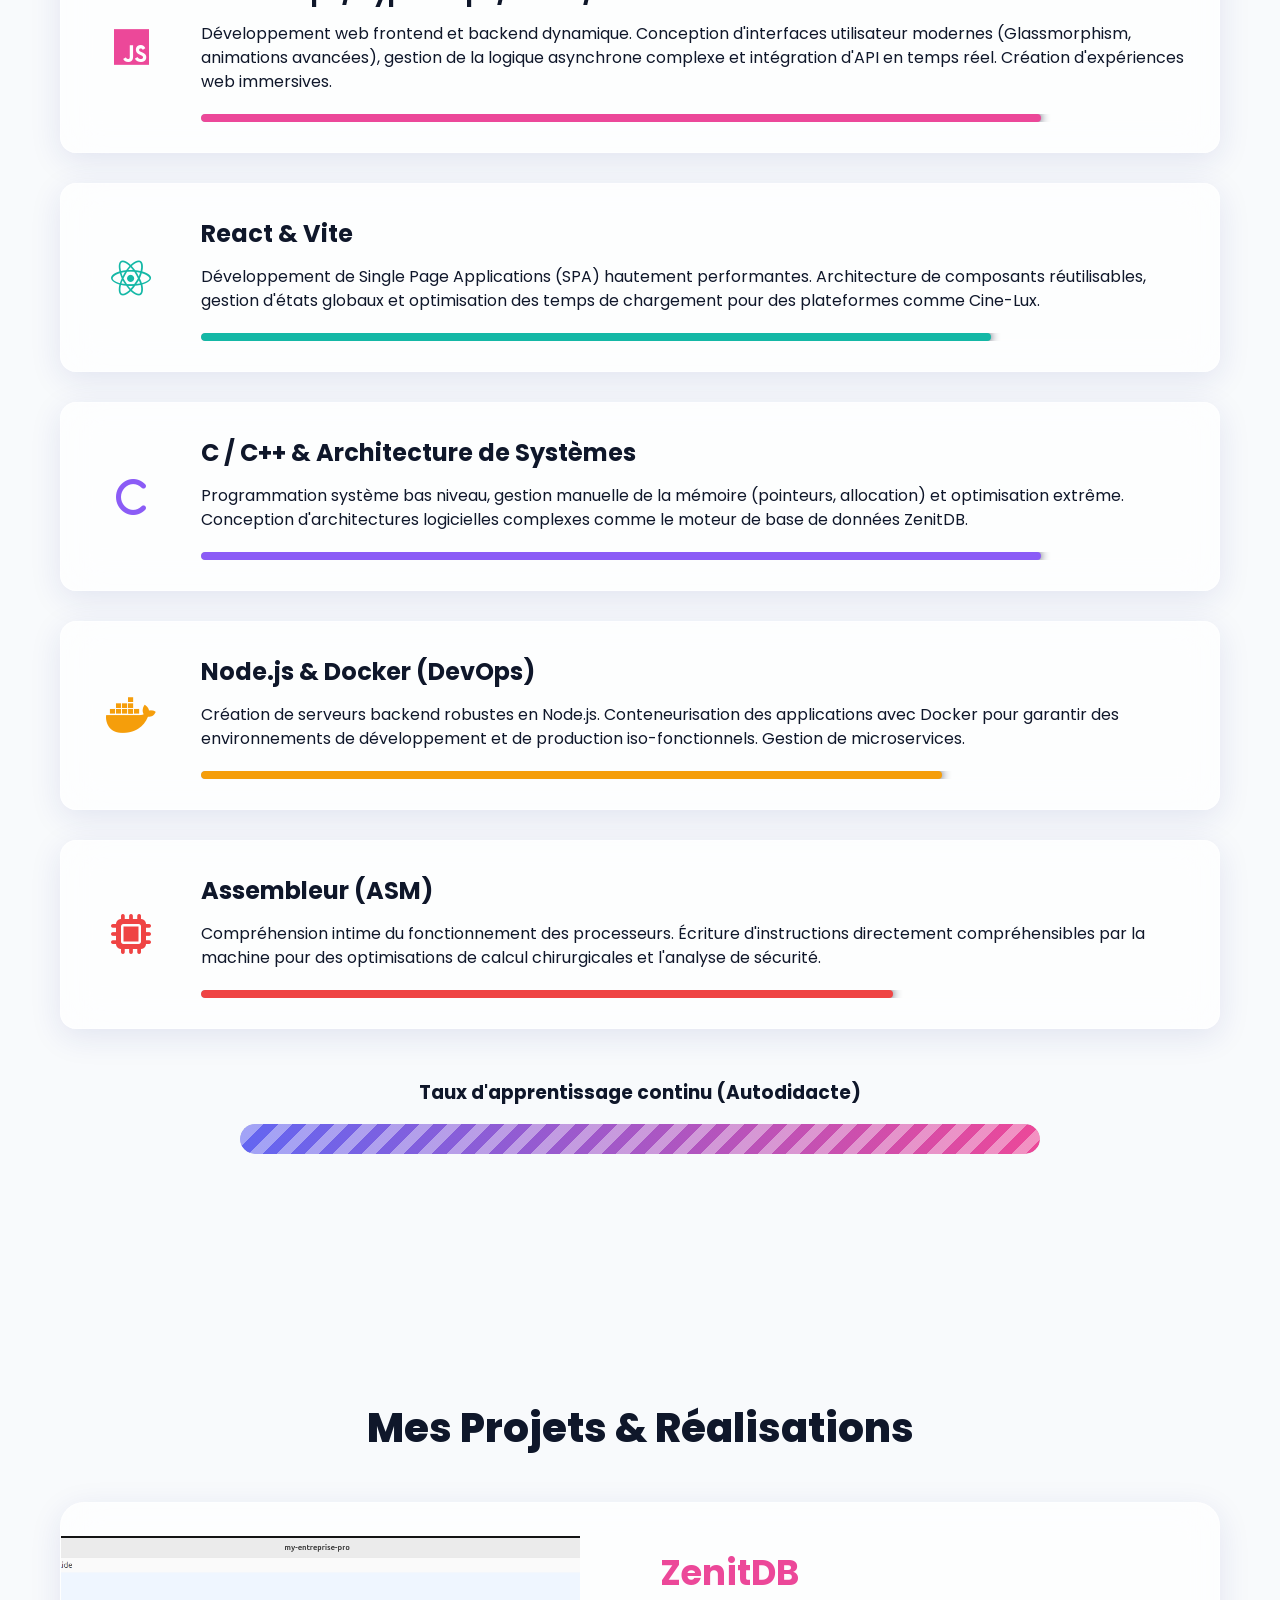
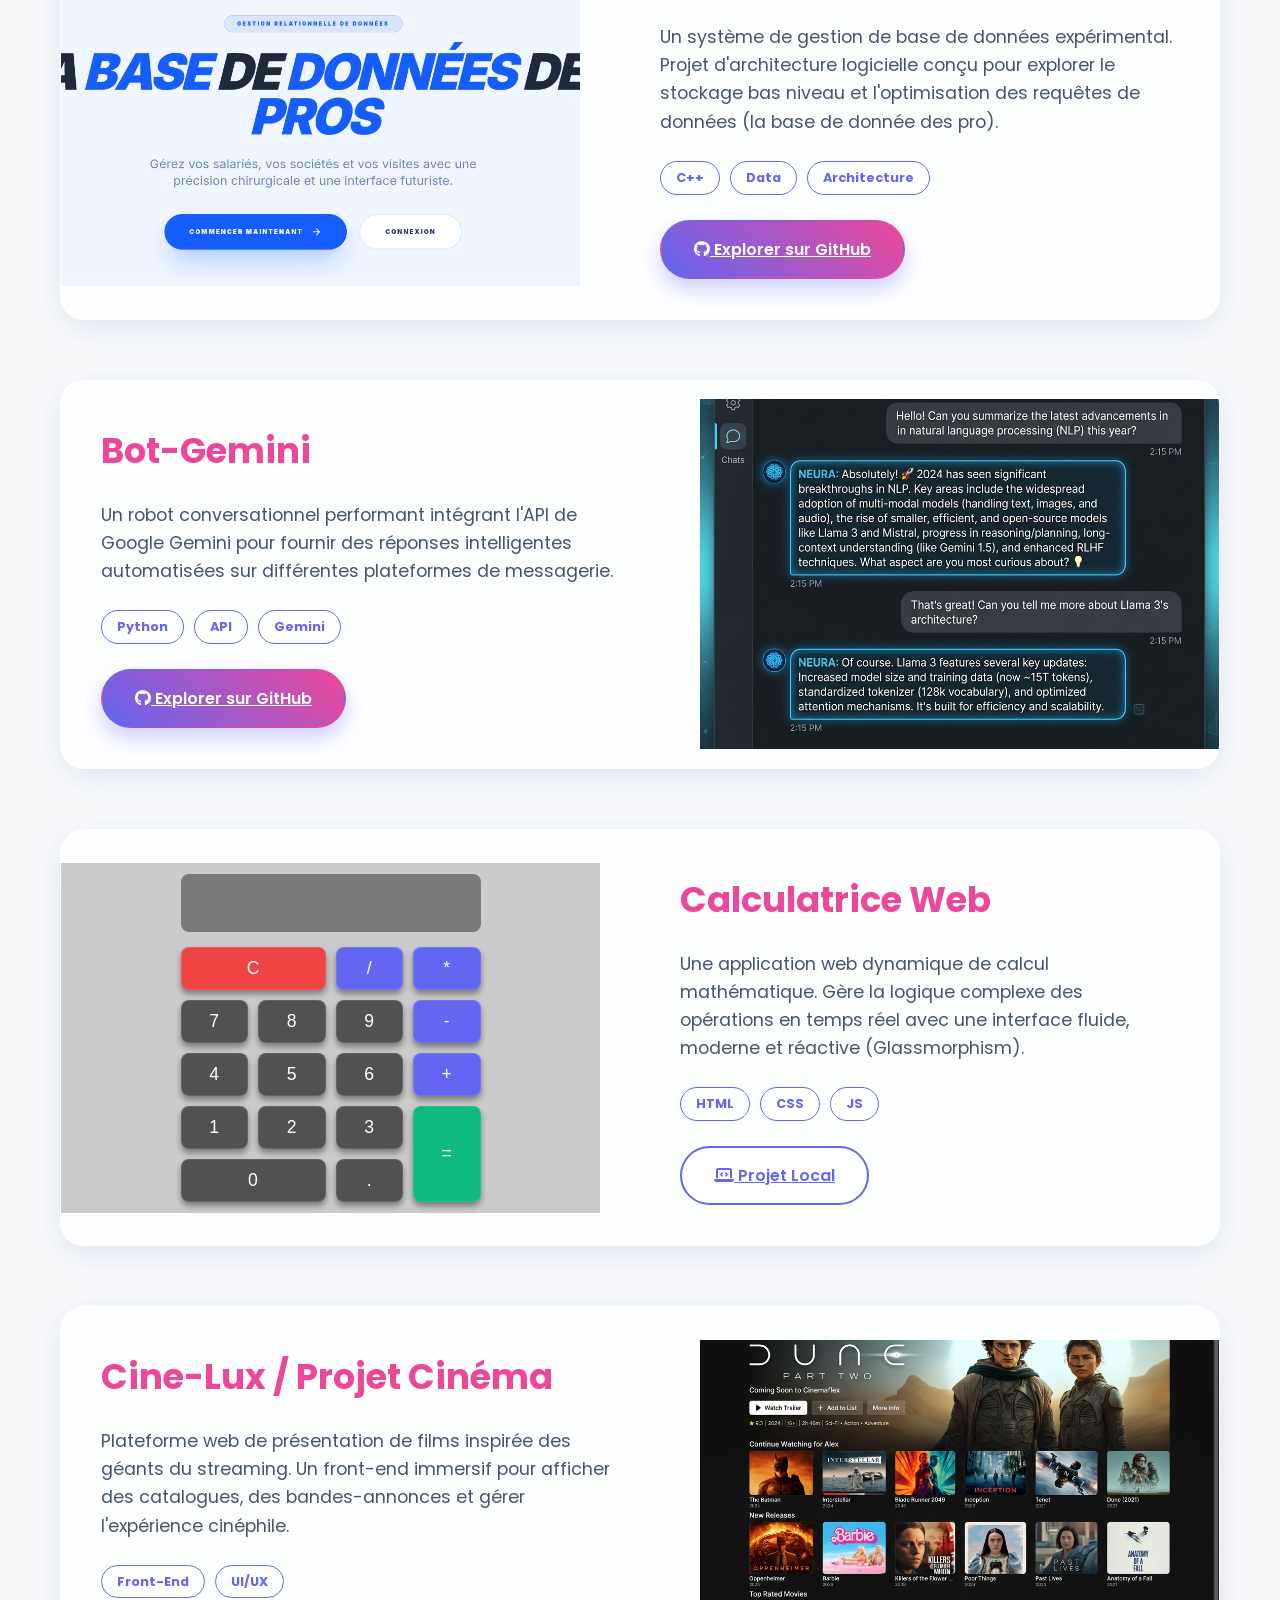
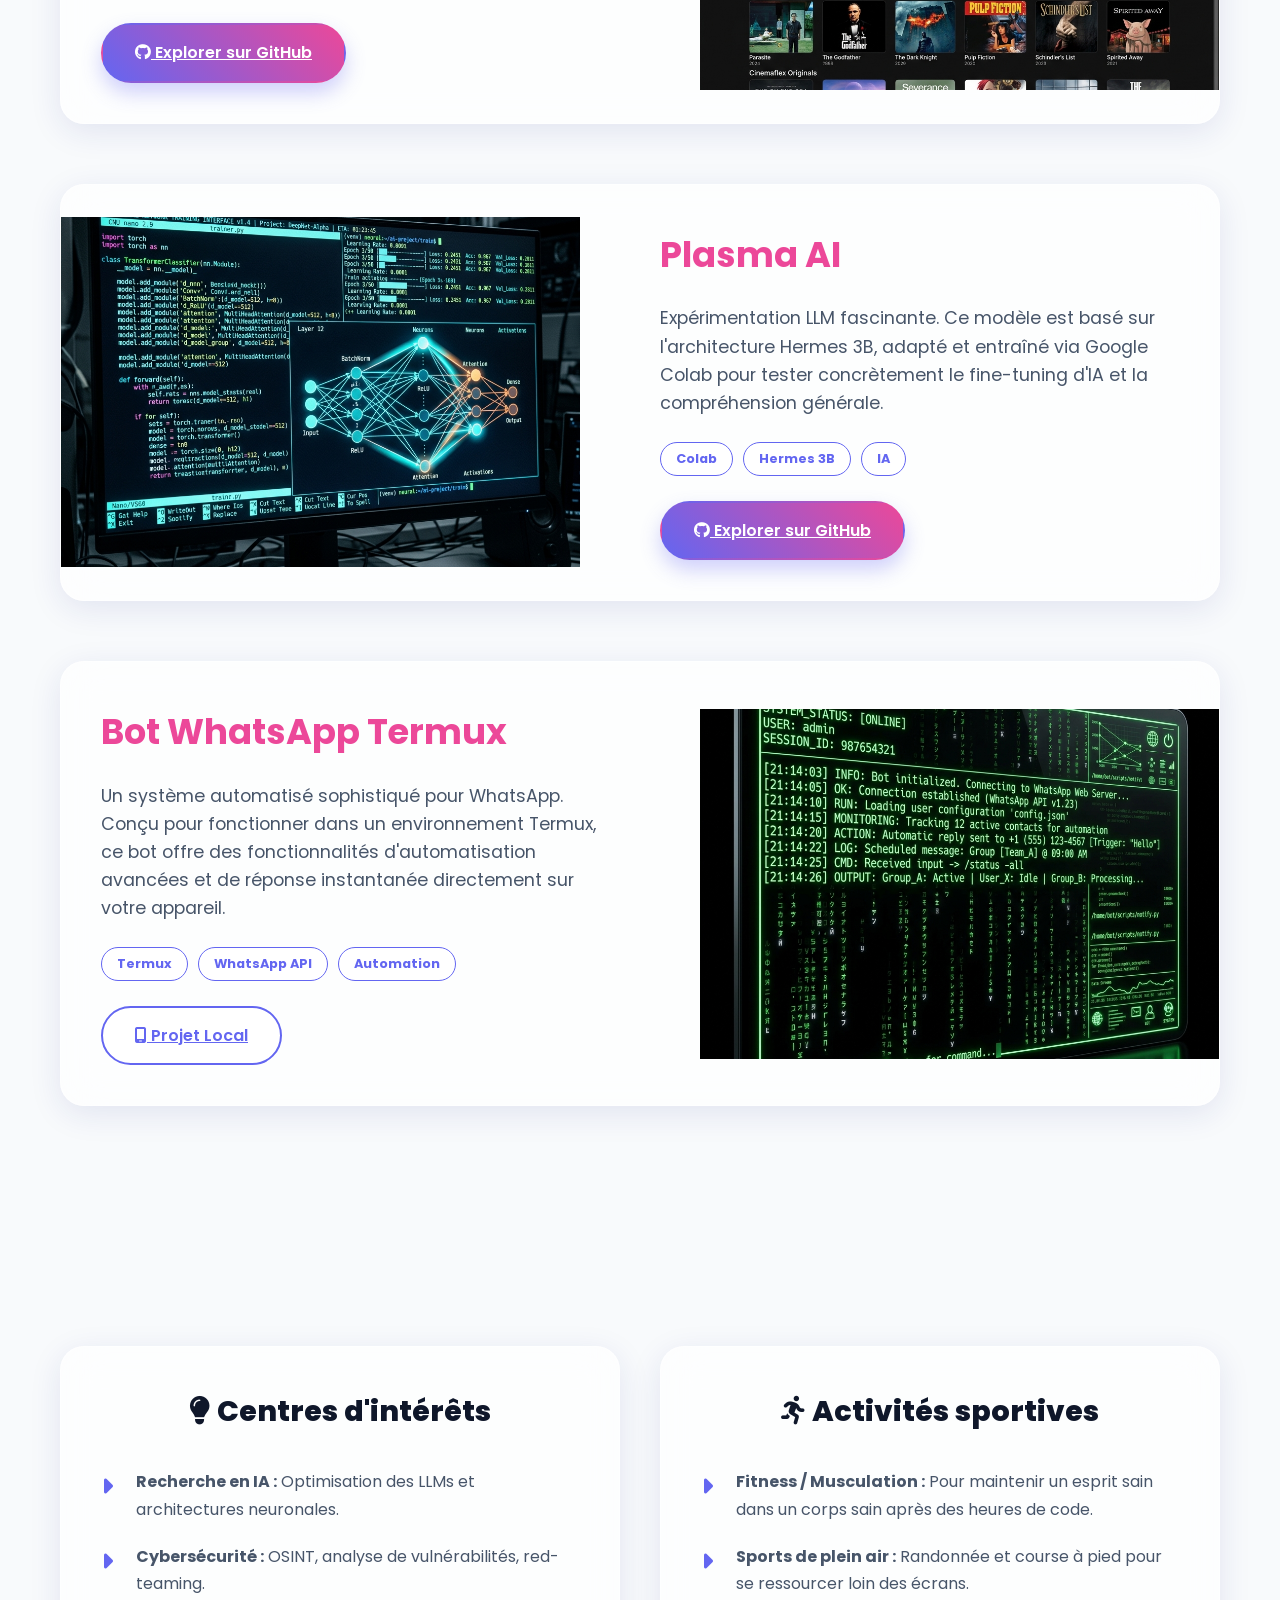
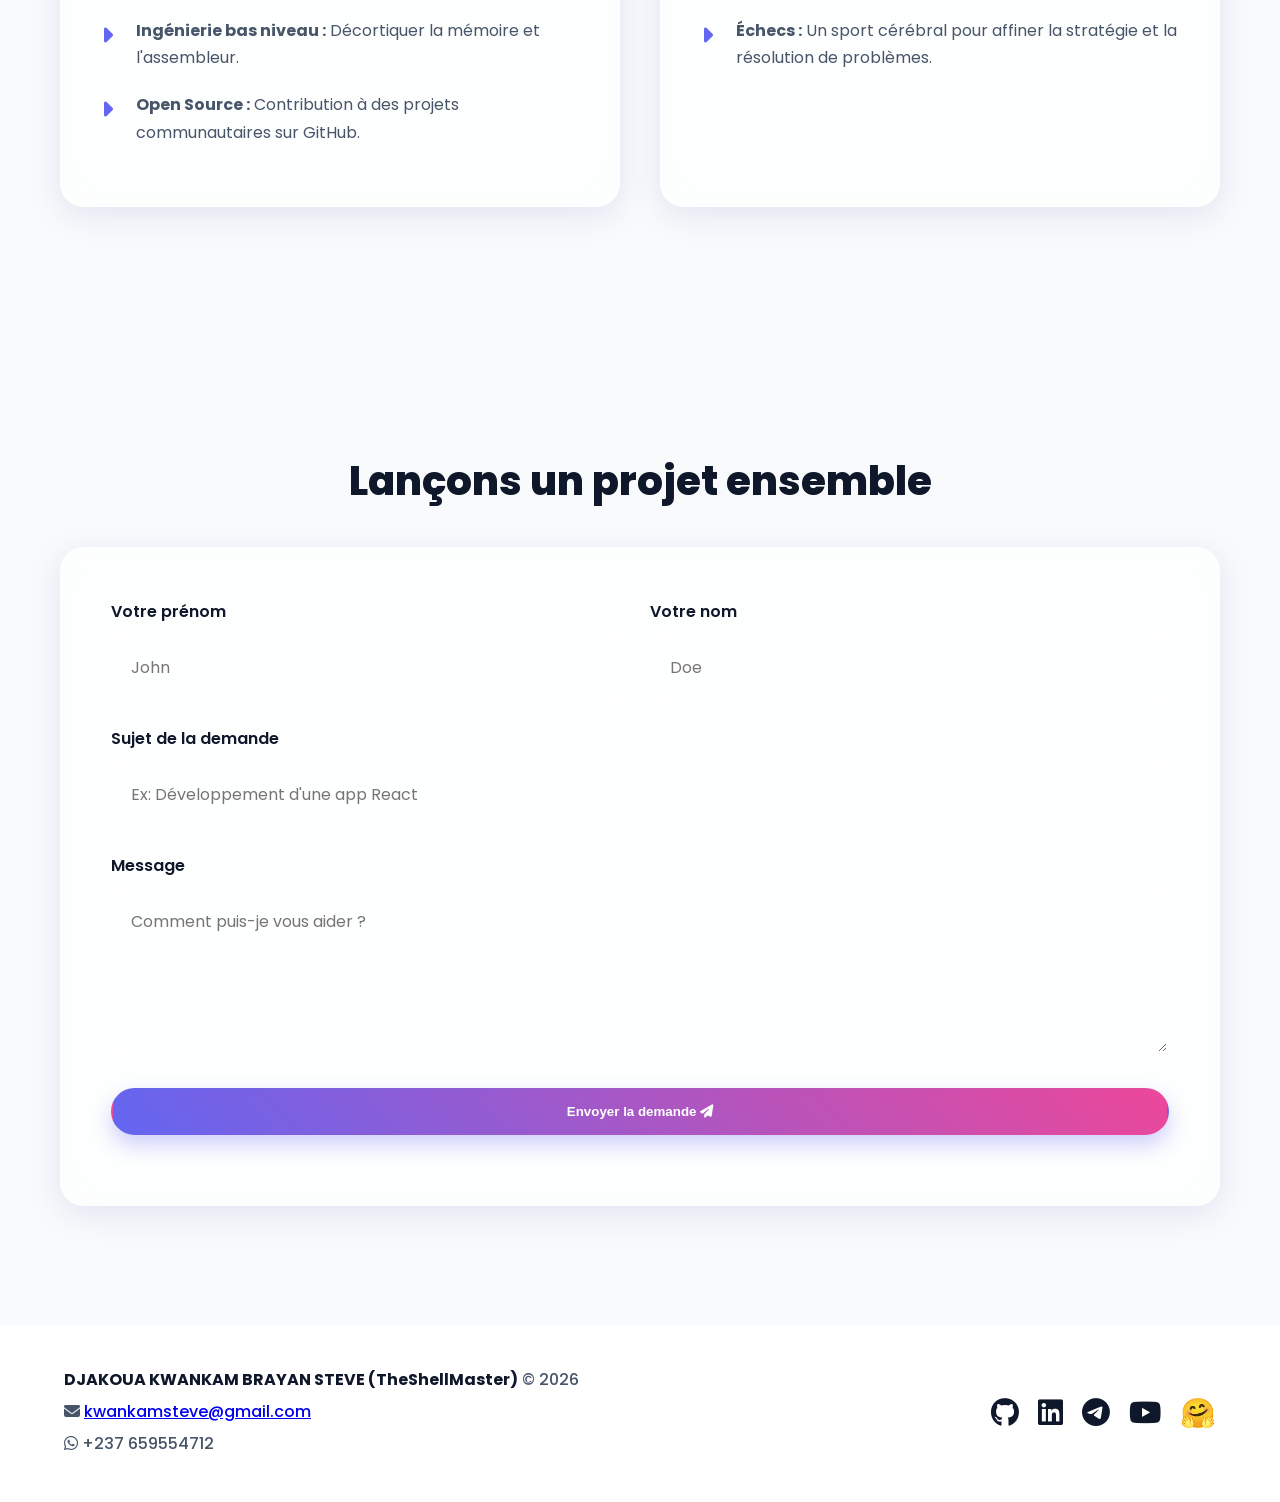
==== commit 070c7e36: "Mise à jour du texte de présentation" ====
--- a/index.html
+++ b/index.html
@@ -60,7 +60,7 @@
                     <img src="assets/images/photo-profil.jpg" alt="DJAKOUA KWANKAM BRAYAN STEVE">
                     <h1 style="margin: 0;">Je suis <br><span class="gradient-text">DJAKOUA KWANKAM BRAYAN STEVE</span></h1>
                 </div>
-                <h2 class="fade-up delay-2 type-writer">je me presente comme un développeur passionné .</h2>
+                <h2 class="fade-up delay-2 type-writer">un développeur passionné .</h2>
                 <p class="fade-up delay-3">Développeur polyvalent naviguant du bas niveau (C, ASM) au développement web moderne (React, Vite) en passant par la création de modèles de langages (LLM).</p>
                 <div class="hero-buttons fade-up delay-4">
                     <a href="#game-section" class="btn btn-primary pulse-btn">Jouer à mon mini-jeu !</a>
